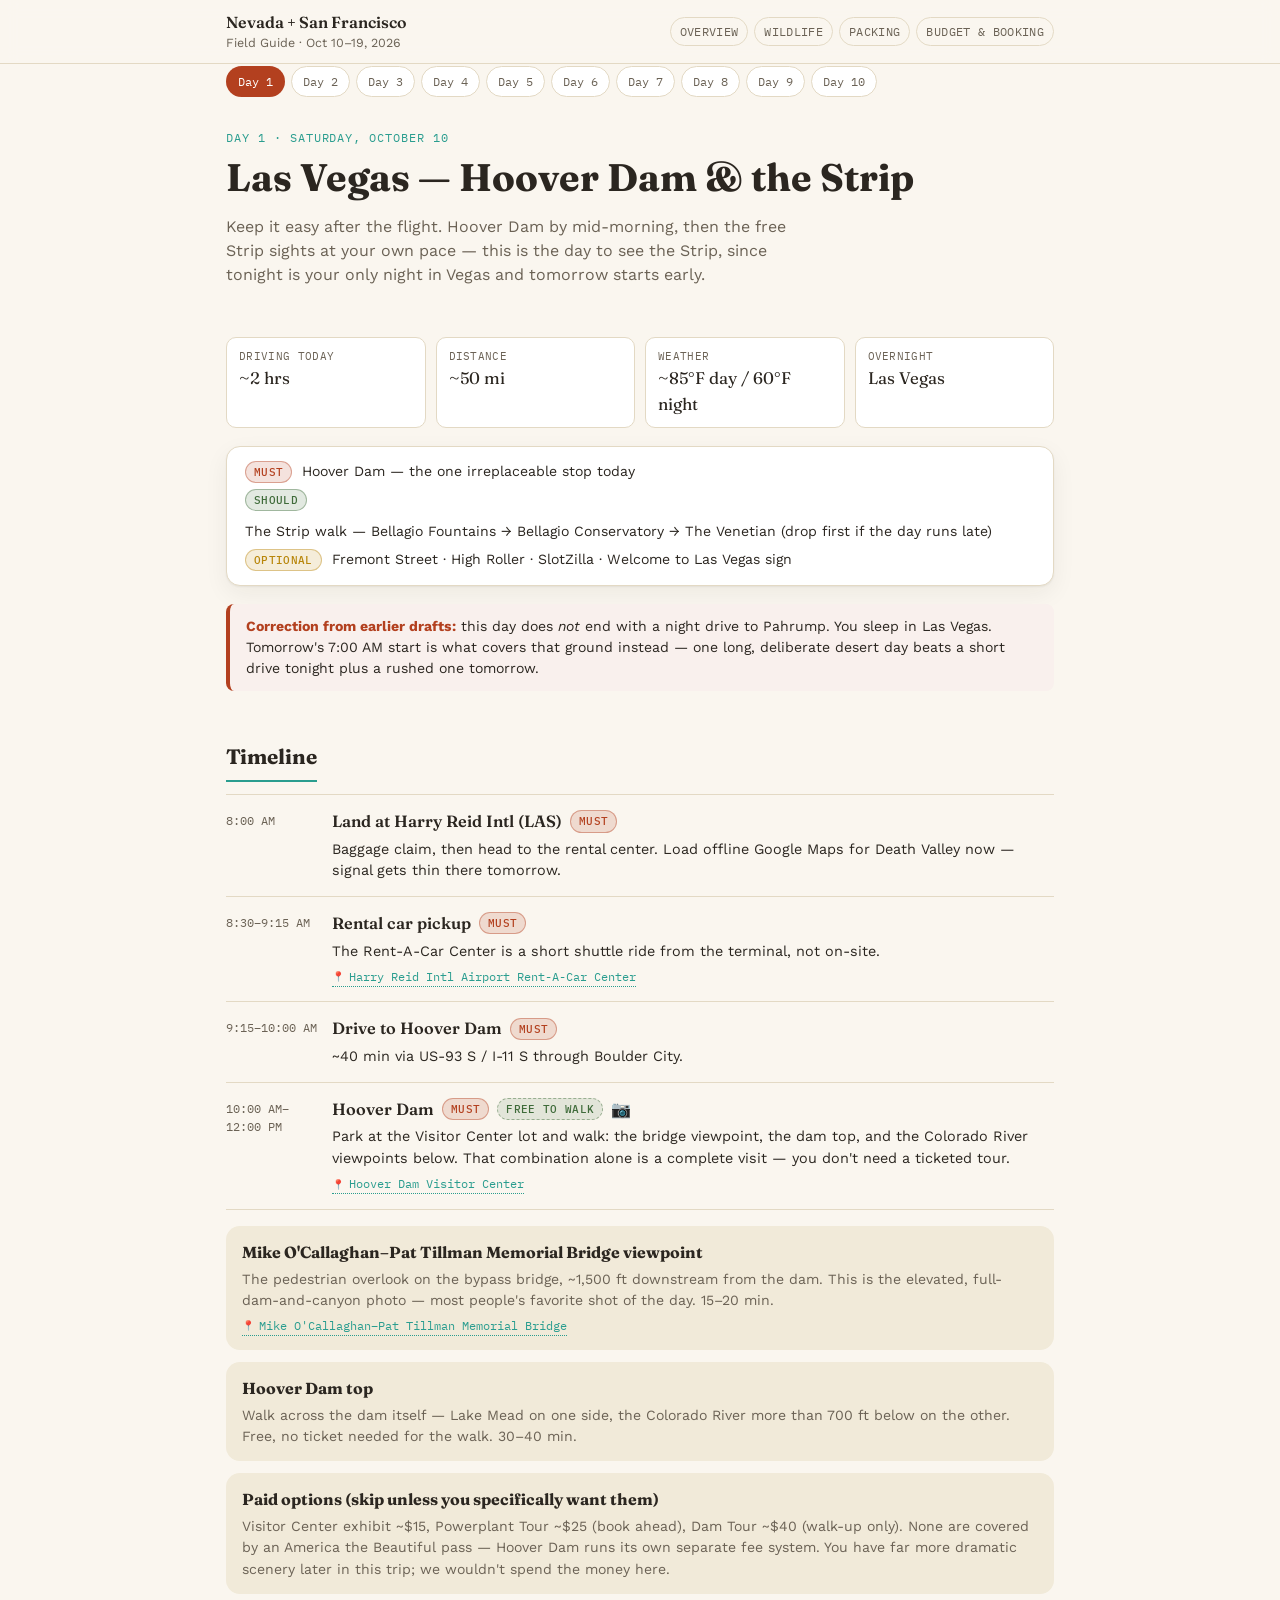
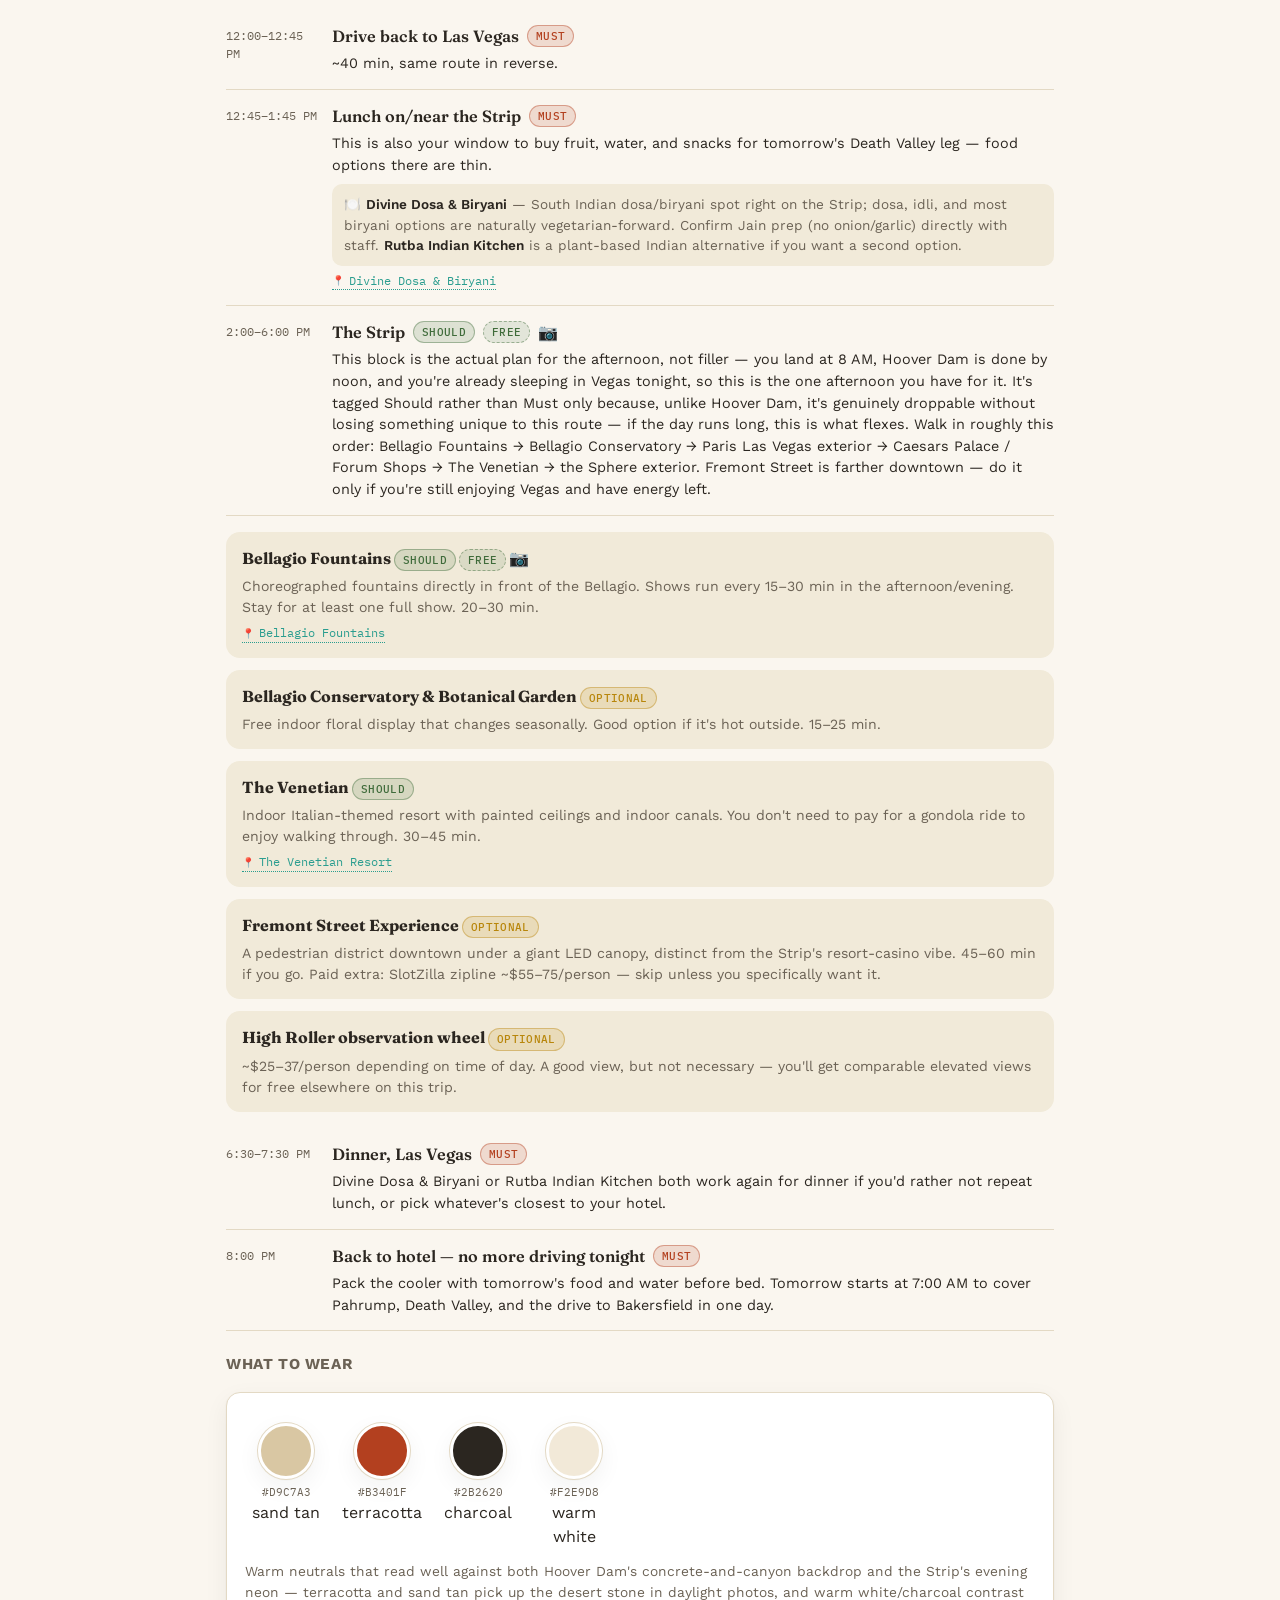
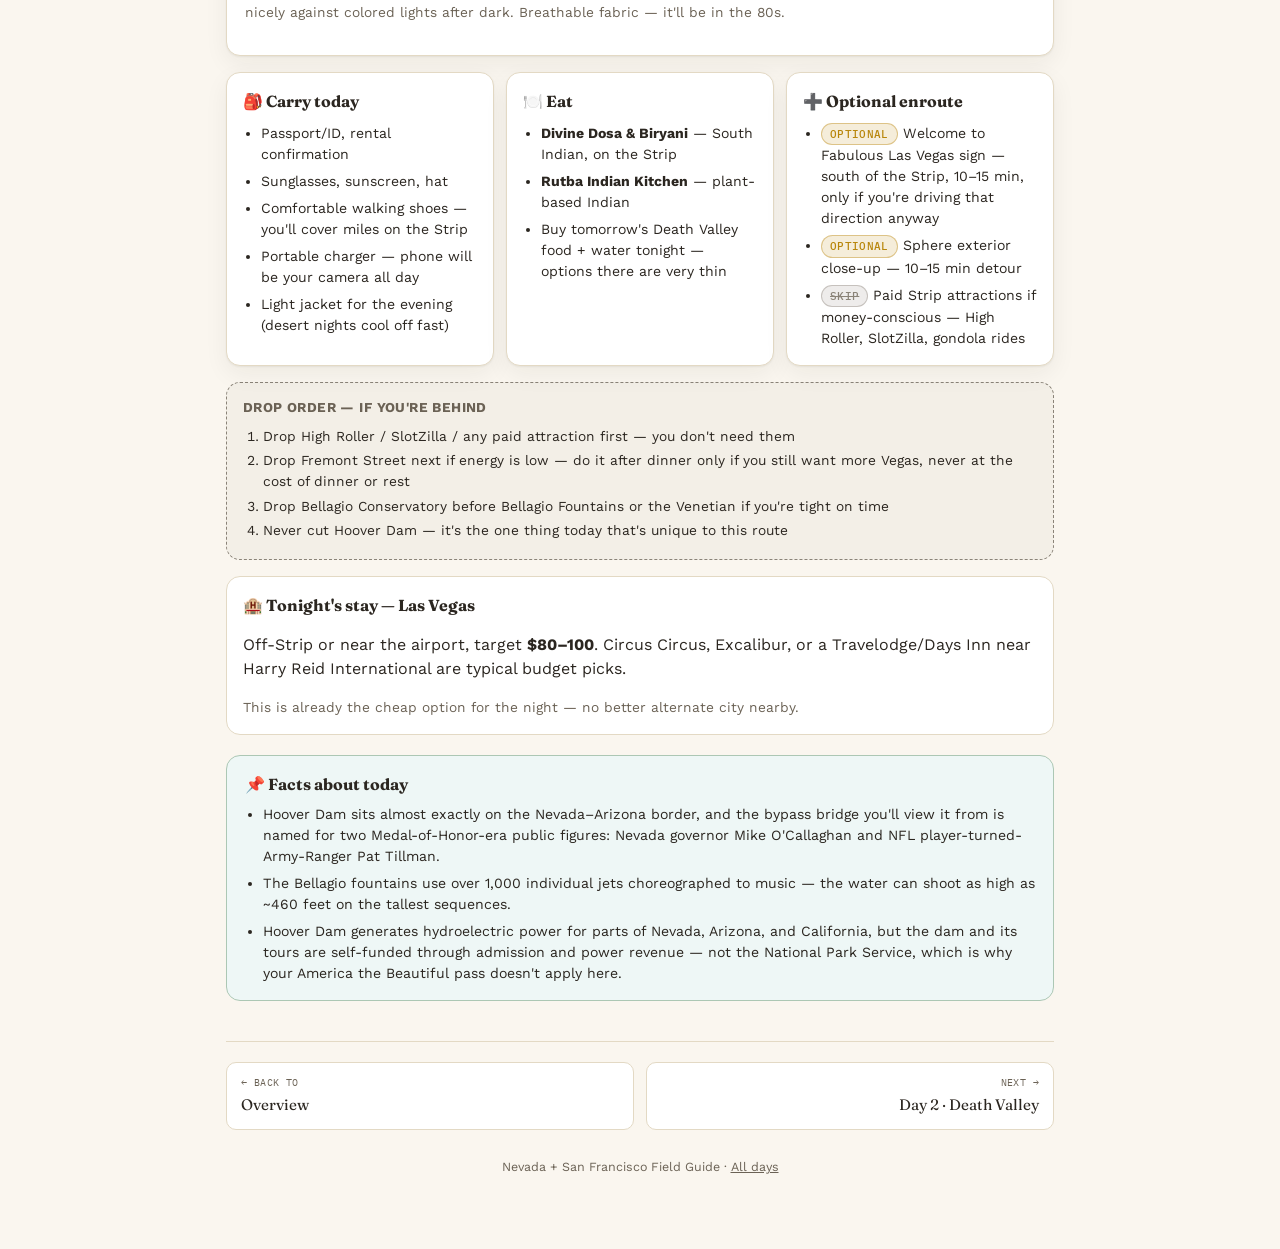
==== day-1.html @ bc9a3d71 "Add files via upload" ====
<!doctype html>
<html lang="en">
<head>
<meta charset="utf-8">
<meta name="viewport" content="width=device-width, initial-scale=1">
<title>Day 1 — Las Vegas | Nevada &amp; San Francisco Field Guide</title>
<link rel="stylesheet" href="styles.css">
</head>
<body style="--dc:#B3401F">

<div class="topbar"><div class="topbar-inner">
  <div class="brand">Nevada + San Francisco<span>Field Guide · Oct 10–19, 2026</span></div>
  <div class="topnav">
    <a href="index.html">Overview</a>
    <a href="wildlife.html">Wildlife</a>
    <a href="packing.html">Packing</a>
    <a href="budget.html">Budget &amp; Booking</a>
  </div>
</div></div>

<div class="wrap">

  <div class="pillnav-outer"><div class="pillnav">
    <a class="pill on" href="day-1.html" style="--dc:#B3401F">Day 1</a>
    <a class="pill" href="day-2.html">Day 2</a>
    <a class="pill" href="day-3.html">Day 3</a>
    <a class="pill" href="day-4.html">Day 4</a>
    <a class="pill" href="day-5.html">Day 5</a>
    <a class="pill" href="day-6.html">Day 6</a>
    <a class="pill" href="day-7.html">Day 7</a>
    <a class="pill" href="day-8.html">Day 8</a>
    <a class="pill" href="day-9.html">Day 9</a>
    <a class="pill" href="day-10.html">Day 10</a>
  </div></div>

  <div class="hero">
    <div class="kicker">Day 1 · Saturday, October 10</div>
    <h1>Las Vegas — Hoover Dam &amp; the Strip</h1>
    <p class="sub">Keep it easy after the flight. Hoover Dam by mid-morning, then the free Strip sights at your own pace — this is the day to see the Strip, since tonight is your only night in Vegas and tomorrow starts early.</p>
  </div>

  <div class="stats">
    <div class="stat"><div class="k">Driving today</div><div class="v">~2 hrs</div></div>
    <div class="stat"><div class="k">Distance</div><div class="v">~50 mi</div></div>
    <div class="stat"><div class="k">Weather</div><div class="v">~85°F day / 60°F night</div></div>
    <div class="stat"><div class="k">Overnight</div><div class="v">Las Vegas</div></div>
  </div>

  <div class="glance">
    <div class="row"><span class="tag must">Must</span><span class="names">Hoover Dam — the one irreplaceable stop today</span></div>
    <div class="row"><span class="tag should">Should</span><span class="names">The Strip walk — Bellagio Fountains → Bellagio Conservatory → The Venetian (drop first if the day runs late)</span></div>
    <div class="row"><span class="tag optional">Optional</span><span class="names">Fremont Street · High Roller · SlotZilla · Welcome to Las Vegas sign</span></div>
  </div>

  <div class="alert"><b>Correction from earlier drafts:</b> this day does <em>not</em> end with a night drive to Pahrump. You sleep in Las Vegas. Tomorrow's 7:00 AM start is what covers that ground instead — one long, deliberate desert day beats a short drive tonight plus a rushed one tomorrow.</div>

  <h2 class="section">Timeline</h2>
  <div class="tl">

    <div class="tl-row">
      <div class="time">8:00 AM</div>
      <div>
        <div class="stopname">Land at Harry Reid Intl (LAS) <span class="tag must">Must</span></div>
        <div class="desc">Baggage claim, then head to the rental center. Load offline Google Maps for Death Valley now — signal gets thin there tomorrow.</div>
      </div>
    </div>

    <div class="tl-row">
      <div class="time">8:30–9:15 AM</div>
      <div>
        <div class="stopname">Rental car pickup <span class="tag must">Must</span></div>
        <div class="desc">The Rent-A-Car Center is a short shuttle ride from the terminal, not on-site.</div>
        <a class="maplink" href="https://www.google.com/maps/search/?api=1&query=Harry+Reid+International+Airport+Rent-A-Car+Center">Harry Reid Intl Airport Rent-A-Car Center</a>
      </div>
    </div>

    <div class="tl-row">
      <div class="time">9:15–10:00 AM</div>
      <div>
        <div class="stopname">Drive to Hoover Dam <span class="tag must">Must</span></div>
        <div class="desc">~40 min via US-93 S / I-11 S through Boulder City.</div>
      </div>
    </div>

    <div class="tl-row">
      <div class="time">10:00 AM–12:00 PM</div>
      <div>
        <div class="stopname">Hoover Dam <span class="tag must">Must</span> <span class="tag free">Free to walk</span> 📷</div>
        <div class="desc">Park at the Visitor Center lot and walk: the bridge viewpoint, the dam top, and the Colorado River viewpoints below. That combination alone is a complete visit — you don't need a ticketed tour.</div>
        <a class="maplink" href="https://www.google.com/maps/search/?api=1&query=Hoover+Dam+Visitor+Center">Hoover Dam Visitor Center</a>
      </div>
    </div>

    <div class="about">
      <div class="item">
        <h4>Mike O'Callaghan–Pat Tillman Memorial Bridge viewpoint</h4>
        <p>The pedestrian overlook on the bypass bridge, ~1,500 ft downstream from the dam. This is the elevated, full-dam-and-canyon photo — most people's favorite shot of the day. 15–20 min.</p>
        <a class="maplink" href="https://www.google.com/maps/search/?api=1&query=Mike+O%27Callaghan-Pat+Tillman+Memorial+Bridge">Mike O'Callaghan–Pat Tillman Memorial Bridge</a>
      </div>
      <div class="item">
        <h4>Hoover Dam top</h4>
        <p>Walk across the dam itself — Lake Mead on one side, the Colorado River more than 700 ft below on the other. Free, no ticket needed for the walk. 30–40 min.</p>
      </div>
      <div class="item">
        <h4>Paid options (skip unless you specifically want them)</h4>
        <p>Visitor Center exhibit ~$15, Powerplant Tour ~$25 (book ahead), Dam Tour ~$40 (walk-up only). None are covered by an America the Beautiful pass — Hoover Dam runs its own separate fee system. You have far more dramatic scenery later in this trip; we wouldn't spend the money here.</p>
      </div>
    </div>

    <div class="tl-row">
      <div class="time">12:00–12:45 PM</div>
      <div>
        <div class="stopname">Drive back to Las Vegas <span class="tag must">Must</span></div>
        <div class="desc">~40 min, same route in reverse.</div>
      </div>
    </div>

    <div class="tl-row">
      <div class="time">12:45–1:45 PM</div>
      <div>
        <div class="stopname">Lunch on/near the Strip <span class="tag must">Must</span></div>
        <div class="desc">This is also your window to buy fruit, water, and snacks for tomorrow's Death Valley leg — food options there are thin.
        <span class="food">🍽️ <b>Divine Dosa &amp; Biryani</b> — South Indian dosa/biryani spot right on the Strip; dosa, idli, and most biryani options are naturally vegetarian-forward. Confirm Jain prep (no onion/garlic) directly with staff. <b>Rutba Indian Kitchen</b> is a plant-based Indian alternative if you want a second option.</span></div>
        <a class="maplink" href="https://www.google.com/maps/search/?api=1&query=Divine+Dosa+and+Biryani+Las+Vegas">Divine Dosa &amp; Biryani</a>
      </div>
    </div>

    <div class="tl-row">
      <div class="time">2:00–6:00 PM</div>
      <div>
        <div class="stopname">The Strip <span class="tag should">Should</span> <span class="tag free">Free</span> 📷</div>
        <div class="desc">This block is the actual plan for the afternoon, not filler — you land at 8 AM, Hoover Dam is done by noon, and you're already sleeping in Vegas tonight, so this is the one afternoon you have for it. It's tagged Should rather than Must only because, unlike Hoover Dam, it's genuinely droppable without losing something unique to this route — if the day runs long, this is what flexes. Walk in roughly this order: Bellagio Fountains → Bellagio Conservatory → Paris Las Vegas exterior → Caesars Palace / Forum Shops → The Venetian → the Sphere exterior. Fremont Street is farther downtown — do it only if you're still enjoying Vegas and have energy left.</div>
      </div>
    </div>

    <div class="about">
      <div class="item">
        <h4>Bellagio Fountains <span class="tag should">Should</span> <span class="tag free">Free</span> 📷</h4>
        <p>Choreographed fountains directly in front of the Bellagio. Shows run every 15–30 min in the afternoon/evening. Stay for at least one full show. 20–30 min.</p>
        <a class="maplink" href="https://www.google.com/maps/search/?api=1&query=Bellagio+Fountains+Las+Vegas">Bellagio Fountains</a>
      </div>
      <div class="item">
        <h4>Bellagio Conservatory &amp; Botanical Garden <span class="tag optional">Optional</span></h4>
        <p>Free indoor floral display that changes seasonally. Good option if it's hot outside. 15–25 min.</p>
      </div>
      <div class="item">
        <h4>The Venetian <span class="tag should">Should</span></h4>
        <p>Indoor Italian-themed resort with painted ceilings and indoor canals. You don't need to pay for a gondola ride to enjoy walking through. 30–45 min.</p>
        <a class="maplink" href="https://www.google.com/maps/search/?api=1&query=The+Venetian+Resort+Las+Vegas">The Venetian Resort</a>
      </div>
      <div class="item">
        <h4>Fremont Street Experience <span class="tag optional">Optional</span></h4>
        <p>A pedestrian district downtown under a giant LED canopy, distinct from the Strip's resort-casino vibe. 45–60 min if you go. Paid extra: SlotZilla zipline ~$55–75/person — skip unless you specifically want it.</p>
      </div>
      <div class="item">
        <h4>High Roller observation wheel <span class="tag optional">Optional</span></h4>
        <p>~$25–37/person depending on time of day. A good view, but not necessary — you'll get comparable elevated views for free elsewhere on this trip.</p>
      </div>
    </div>

    <div class="tl-row">
      <div class="time">6:30–7:30 PM</div>
      <div>
        <div class="stopname">Dinner, Las Vegas <span class="tag must">Must</span></div>
        <div class="desc">Divine Dosa &amp; Biryani or Rutba Indian Kitchen both work again for dinner if you'd rather not repeat lunch, or pick whatever's closest to your hotel.</div>
      </div>
    </div>

    <div class="tl-row">
      <div class="time">8:00 PM</div>
      <div>
        <div class="stopname">Back to hotel — no more driving tonight <span class="tag must">Must</span></div>
        <div class="desc">Pack the cooler with tomorrow's food and water before bed. Tomorrow starts at 7:00 AM to cover Pahrump, Death Valley, and the drive to Bakersfield in one day.</div>
      </div>
    </div>

  </div>

  <h3 class="sub">What to wear</h3>
  <div class="wear">
    <div class="swatches">
      <div class="sw"><div class="chip" style="background:#D9C7A3"></div><div class="hex">#D9C7A3</div>sand tan</div>
      <div class="sw"><div class="chip" style="background:#B3401F"></div><div class="hex">#B3401F</div>terracotta</div>
      <div class="sw"><div class="chip" style="background:#2B2620"></div><div class="hex">#2B2620</div>charcoal</div>
      <div class="sw"><div class="chip" style="background:#F2E9D8"></div><div class="hex">#F2E9D8</div>warm white</div>
    </div>
    <p class="why">Warm neutrals that read well against both Hoover Dam's concrete-and-canyon backdrop and the Strip's evening neon — terracotta and sand tan pick up the desert stone in daylight photos, and warm white/charcoal contrast nicely against colored lights after dark. Breathable fabric — it'll be in the 80s.</p>
  </div>

  <div class="grid3">
    <div class="card">
      <h4>🎒 Carry today</h4>
      <ul>
        <li>Passport/ID, rental confirmation</li>
        <li>Sunglasses, sunscreen, hat</li>
        <li>Comfortable walking shoes — you'll cover miles on the Strip</li>
        <li>Portable charger — phone will be your camera all day</li>
        <li>Light jacket for the evening (desert nights cool off fast)</li>
      </ul>
    </div>
    <div class="card">
      <h4>🍽️ Eat</h4>
      <ul>
        <li><b>Divine Dosa &amp; Biryani</b> — South Indian, on the Strip</li>
        <li><b>Rutba Indian Kitchen</b> — plant-based Indian</li>
        <li>Buy tomorrow's Death Valley food + water tonight — options there are very thin</li>
      </ul>
    </div>
    <div class="card">
      <h4>➕ Optional enroute</h4>
      <ul>
        <li><span class="tag optional">Optional</span> Welcome to Fabulous Las Vegas sign — south of the Strip, 10–15 min, only if you're driving that direction anyway</li>
        <li><span class="tag optional">Optional</span> Sphere exterior close-up — 10–15 min detour</li>
        <li><span class="tag skip">Skip</span> Paid Strip attractions if money-conscious — High Roller, SlotZilla, gondola rides</li>
      </ul>
    </div>
  </div>

  <div class="cutbox">
    <h4>Drop order — if you're behind</h4>
    <ol>
      <li>Drop High Roller / SlotZilla / any paid attraction first — you don't need them</li>
      <li>Drop Fremont Street next if energy is low — do it after dinner only if you still want more Vegas, never at the cost of dinner or rest</li>
      <li>Drop Bellagio Conservatory before Bellagio Fountains or the Venetian if you're tight on time</li>
      <li>Never cut Hoover Dam — it's the one thing today that's unique to this route</li>
    </ol>
  </div>

  <div class="lodge">
    <h4>🏨 Tonight's stay — Las Vegas</h4>
    <p>Off-Strip or near the airport, target <b>$80–100</b>. Circus Circus, Excalibur, or a Travelodge/Days Inn near Harry Reid International are typical budget picks.</p>
    <div class="alt">This is already the cheap option for the night — no better alternate city nearby.</div>
  </div>

  <div class="facts">
    <h4>📌 Facts about today</h4>
    <ul>
      <li>Hoover Dam sits almost exactly on the Nevada–Arizona border, and the bypass bridge you'll view it from is named for two Medal-of-Honor-era public figures: Nevada governor Mike O'Callaghan and NFL player-turned-Army-Ranger Pat Tillman.</li>
      <li>The Bellagio fountains use over 1,000 individual jets choreographed to music — the water can shoot as high as ~460 feet on the tallest sequences.</li>
      <li>Hoover Dam generates hydroelectric power for parts of Nevada, Arizona, and California, but the dam and its tours are self-funded through admission and power revenue — not the National Park Service, which is why your America the Beautiful pass doesn't apply here.</li>
    </ul>
  </div>

  <div class="pagenav">
    <a class="prev" href="index.html"><span class="lbl">← Back to</span><span class="nm">Overview</span></a>
    <a class="next" href="day-2.html"><span class="lbl">Next →</span><span class="nm">Day 2 · Death Valley</span></a>
  </div>

  <footer class="pf">Nevada + San Francisco Field Guide · <a href="index.html">All days</a></footer>
</div>
</body>
</html>
---- styles.css ----
/* Nevada + San Francisco — Field Guide shared stylesheet */

@import url('https://fonts.googleapis.com/css2?family=Fraunces:ital,opsz,wght@0,9..144,400;0,9..144,600;0,9..144,700;1,9..144,500&family=Work+Sans:wght@400;500;600;700&family=IBM+Plex+Mono:wght@400;500&display=swap');

:root {
  --bg: #FAF6EF;
  --surface: #FFFFFF;
  --surface-2: #F1EAD9;
  --fg: #2B2620;
  --fg-muted: #6B6255;
  --line: #E3D9C4;
  --accent: #2A9D8F;
  --accent-fg: #FFFFFF;
  --must: #B3401F;
  --should: #3F6B3A;
  --optional: #B8860B;
  --skip: #8A8378;
  --shadow: 0 1px 2px rgba(40,30,10,0.06), 0 8px 24px rgba(40,30,10,0.06);
  --serif: 'Fraunces', Georgia, serif;
  --sans: 'Work Sans', -apple-system, BlinkMacSystemFont, sans-serif;
  --mono: 'IBM Plex Mono', ui-monospace, monospace;
  --radius: 14px;
}

@media (prefers-color-scheme: dark) {
  :root:not([data-theme="light"]) {
    --bg: #1B1712;
    --surface: #242019;
    --surface-2: #2D2820;
    --fg: #EFE7D8;
    --fg-muted: #B3A891;
    --line: #3C352A;
    --accent-fg: #12100C;
    --shadow: 0 1px 2px rgba(0,0,0,0.3), 0 8px 24px rgba(0,0,0,0.35);
  }
}
:root[data-theme="dark"] {
  --bg: #1B1712;
  --surface: #242019;
  --surface-2: #2D2820;
  --fg: #EFE7D8;
  --fg-muted: #B3A891;
  --line: #3C352A;
  --accent-fg: #12100C;
  --shadow: 0 1px 2px rgba(0,0,0,0.3), 0 8px 24px rgba(0,0,0,0.35);
}

* { box-sizing: border-box; }
html { scroll-behavior: smooth; }
body {
  margin: 0;
  background: var(--bg);
  color: var(--fg);
  font-family: var(--sans);
  line-height: 1.5;
  padding: env(safe-area-inset-top) env(safe-area-inset-right) env(safe-area-inset-bottom) env(safe-area-inset-left);
  -webkit-font-smoothing: antialiased;
}
a { color: var(--must); text-decoration: none; }
a:hover { text-decoration: underline; }
img { max-width: 100%; }

.wrap { max-width: 860px; margin: 0 auto; padding: 0 16px 64px; }

/* Top nav bar */
.topbar {
  position: sticky; top: 0; z-index: 50;
  background: color-mix(in srgb, var(--bg) 88%, transparent);
  backdrop-filter: blur(8px);
  border-bottom: 1px solid var(--line);
}
.topbar-inner {
  max-width: 860px; margin: 0 auto; padding: 10px 16px;
  display: flex; align-items: center; justify-content: space-between; gap: 12px;
}
.brand { font-family: var(--serif); font-weight: 600; font-size: 1rem; color: var(--fg); }
.brand span { color: var(--fg-muted); font-family: var(--sans); font-size: 0.78rem; font-weight: 400; display: block; }
.topnav { display: flex; gap: 6px; flex-wrap: wrap; }
.topnav a {
  font-family: var(--mono); font-size: 0.72rem; text-transform: uppercase; letter-spacing: 0.03em;
  color: var(--fg-muted); padding: 5px 9px; border-radius: 999px; border: 1px solid var(--line);
}
.topnav a:hover, .topnav a.active { color: var(--fg); border-color: var(--fg-muted); text-decoration: none; }

/* Hero */
.hero { padding: 28px 0 18px; }
.hero .kicker { font-family: var(--mono); text-transform: uppercase; letter-spacing: 0.08em; font-size: 0.75rem; color: var(--accent); margin-bottom: 8px; }
.hero h1 { font-family: var(--serif); font-size: clamp(1.6rem, 5vw, 2.4rem); margin: 0 0 8px; font-weight: 700; line-height: 1.15; }
.hero .sub { color: var(--fg-muted); font-size: 1rem; max-width: 60ch; }
.hero .datebar { margin-top: 14px; display: flex; gap: 18px; flex-wrap: wrap; font-family: var(--mono); font-size: 0.8rem; color: var(--fg-muted); }

/* Legend */
.legend { display: flex; flex-wrap: wrap; gap: 8px; margin: 18px 0 8px; }
.leg { display: inline-flex; align-items: center; gap: 6px; font-family: var(--mono); font-size: 0.72rem; padding: 6px 10px; border-radius: 999px; border: 1px solid var(--line); background: var(--surface); }
.leg b { font-family: var(--sans); font-weight: 700; }

/* Tag badges used inline in timelines/lists */
.tag { display: inline-flex; align-items: center; gap: 4px; font-family: var(--mono); font-size: 0.68rem; text-transform: uppercase; letter-spacing: 0.03em; padding: 2px 8px; border-radius: 999px; font-weight: 500; white-space: nowrap; }
.tag.must { background: color-mix(in srgb, var(--must) 15%, transparent); color: var(--must); border: 1px solid color-mix(in srgb, var(--must) 40%, transparent); }
.tag.should { background: color-mix(in srgb, var(--should) 15%, transparent); color: var(--should); border: 1px solid color-mix(in srgb, var(--should) 40%, transparent); }
.tag.optional { background: color-mix(in srgb, var(--optional) 15%, transparent); color: var(--optional); border: 1px solid color-mix(in srgb, var(--optional) 40%, transparent); }
.tag.skip { background: color-mix(in srgb, var(--skip) 15%, transparent); color: var(--skip); border: 1px solid color-mix(in srgb, var(--skip) 40%, transparent); text-decoration: line-through; }
.tag.free { background: color-mix(in srgb, var(--should) 12%, transparent); color: var(--should); border: 1px dashed color-mix(in srgb, var(--should) 45%, transparent); }

/* Section headers */
h2.section { font-family: var(--serif); font-size: 1.3rem; margin: 34px 0 12px; padding-bottom: 8px; border-bottom: 2px solid var(--accent); display: inline-block; }
h3.sub { font-family: var(--sans); font-size: 0.95rem; text-transform: uppercase; letter-spacing: 0.04em; color: var(--fg-muted); margin: 22px 0 10px; }

/* Day index cards (index page) */
.daygrid { display: grid; grid-template-columns: repeat(auto-fill, minmax(240px, 1fr)); gap: 12px; margin: 16px 0; }
.daycard {
  display: block; background: var(--surface); border: 1px solid var(--line); border-radius: var(--radius);
  padding: 16px; box-shadow: var(--shadow); border-left: 5px solid var(--dc, var(--accent));
}
.daycard:hover { text-decoration: none; border-color: var(--fg-muted); }
.daycard .dn { font-family: var(--mono); font-size: 0.72rem; color: var(--fg-muted); text-transform: uppercase; letter-spacing: 0.04em; }
.daycard h3 { font-family: var(--serif); font-size: 1.08rem; margin: 4px 0 6px; }
.daycard p { margin: 0; color: var(--fg-muted); font-size: 0.86rem; }
.daycard .meta { margin-top: 10px; display: flex; gap: 10px; font-family: var(--mono); font-size: 0.72rem; color: var(--fg-muted); }

/* Stat tiles (per day) */
.stats { display: grid; grid-template-columns: repeat(2, 1fr); gap: 10px; margin: 16px 0; }
@media (min-width: 560px) { .stats { grid-template-columns: repeat(4, 1fr); } }
.stat { background: var(--surface); border: 1px solid var(--line); border-radius: 10px; padding: 10px 12px; }
.stat .k { font-family: var(--mono); font-size: 0.68rem; text-transform: uppercase; color: var(--fg-muted); letter-spacing: 0.03em; }
.stat .v { font-family: var(--serif); font-size: 1.05rem; margin-top: 2px; }

/* Timeline entries */
.tl { border-top: 1px solid var(--line); }
.tl-row { display: grid; grid-template-columns: 92px 1fr; gap: 14px; padding: 14px 0; border-bottom: 1px solid var(--line); }
.tl-row .time { font-family: var(--mono); font-size: 0.78rem; color: var(--fg-muted); padding-top: 2px; }
.tl-row .stopname { font-family: var(--serif); font-weight: 600; font-size: 1.02rem; display: flex; align-items: center; gap: 8px; flex-wrap: wrap; }
.tl-row .desc { color: var(--fg); font-size: 0.9rem; margin-top: 5px; }
.tl-row .desc .what { color: var(--fg-muted); }
.maplink { display: inline-flex; align-items: center; gap: 4px; font-family: var(--mono); font-size: 0.74rem; margin-top: 6px; color: var(--accent); border-bottom: 1px dotted currentColor; }
.maplink:before { content: "📍"; font-size: 0.85em; }
@media (max-width: 520px) { .tl-row { grid-template-columns: 1fr; gap: 4px; } .tl-row .time { font-weight: 600; } }

/* Grid cards: wear / carry / eat / optional-enroute */
.grid3 { display: grid; grid-template-columns: repeat(3, 1fr); gap: 12px; margin: 16px 0; }
@media (max-width: 640px) { .grid3 { grid-template-columns: 1fr; } }
.card { background: var(--surface); border: 1px solid var(--line); border-radius: var(--radius); padding: 16px; box-shadow: var(--shadow); }
.card h4 { margin: 0 0 10px; font-family: var(--serif); font-size: 1rem; }
.card ul { margin: 0; padding-left: 18px; }
.card li { margin-bottom: 6px; font-size: 0.88rem; }
.card li:last-child { margin-bottom: 0; }

/* Wear / color swatches */
.wear { background: var(--surface); border: 1px solid var(--line); border-radius: var(--radius); padding: 18px; box-shadow: var(--shadow); margin: 16px 0; }
.swatches { display: flex; gap: 14px; flex-wrap: wrap; margin: 12px 0; }
.sw { text-align: center; width: 82px; }
.sw .chip { width: 56px; height: 56px; border-radius: 50%; margin: 0 auto 6px; border: 3px solid var(--surface); box-shadow: 0 0 0 1px var(--line), var(--shadow); }
.sw .hex { font-family: var(--mono); font-size: 0.66rem; color: var(--fg-muted); }
.wear .why { font-size: 0.86rem; color: var(--fg-muted); margin-top: 8px; }

/* About / descriptions */
.about { display: grid; gap: 12px; margin: 16px 0; }
.about .item { background: var(--surface-2); border-radius: var(--radius); padding: 14px 16px; }
.about .item h4 { margin: 0 0 5px; font-family: var(--serif); font-size: 1rem; }
.about .item p { margin: 0; font-size: 0.88rem; color: var(--fg-muted); }

/* Facts box */
.facts { background: color-mix(in srgb, var(--accent) 8%, var(--surface)); border: 1px solid color-mix(in srgb, var(--accent) 30%, var(--line)); border-radius: var(--radius); padding: 16px 18px; margin: 20px 0; }
.facts h4 { margin: 0 0 8px; font-family: var(--serif); font-size: 1rem; }
.facts ul { margin: 0; padding-left: 18px; }
.facts li { font-size: 0.88rem; margin-bottom: 6px; }
.facts li:last-child { margin-bottom: 0; }

/* Cut order */
.cutbox { border: 1px dashed var(--skip); border-radius: var(--radius); padding: 14px 16px; margin: 16px 0; background: color-mix(in srgb, var(--skip) 6%, transparent); }
.cutbox h4 { margin: 0 0 8px; font-family: var(--sans); font-size: 0.85rem; text-transform: uppercase; letter-spacing: 0.03em; color: var(--fg-muted); }
.cutbox ol { margin: 0; padding-left: 20px; }
.cutbox li { font-size: 0.86rem; margin-bottom: 4px; }

/* Alert / condition box */
.alert { border-left: 4px solid var(--must); background: color-mix(in srgb, var(--must) 8%, var(--surface)); border-radius: 8px; padding: 12px 16px; margin: 16px 0; font-size: 0.88rem; }
.alert b { color: var(--must); }

/* Lodging box */
.lodge { background: var(--surface); border: 1px solid var(--line); border-radius: var(--radius); padding: 16px; margin: 16px 0; }
.lodge h4 { margin: 0 0 8px; font-family: var(--serif); font-size: 1rem; }
.lodge .alt { margin-top: 8px; font-size: 0.86rem; color: var(--fg-muted); }
.lodge table { width: 100%; border-collapse: collapse; margin-top: 8px; font-size: 0.85rem; }
.lodge td { padding: 4px 6px 4px 0; border-bottom: 1px solid var(--line); }

/* Generic tables */
table.data { width: 100%; border-collapse: collapse; margin: 14px 0; font-size: 0.88rem; }
table.data th, table.data td { text-align: left; padding: 9px 10px; border-bottom: 1px solid var(--line); }
table.data th { font-family: var(--mono); text-transform: uppercase; font-size: 0.7rem; letter-spacing: 0.03em; color: var(--fg-muted); }
table.data tr:last-child td { border-bottom: none; }
table.data td.num, table.data th.num { text-align: right; font-family: var(--mono); }

/* Checklist */
.chk { list-style: none; padding: 0; margin: 0 0 4px; }
.chk li { display: flex; gap: 10px; align-items: flex-start; padding: 6px 0; font-size: 0.9rem; border-bottom: 1px solid var(--line); }
.chk li:last-child { border-bottom: none; }
.chk li:before { content: "☐"; color: var(--fg-muted); flex-shrink: 0; }
.chkgrid { display: grid; grid-template-columns: repeat(2, 1fr); gap: 24px; }
@media (max-width: 640px) { .chkgrid { grid-template-columns: 1fr; } }

/* Prev/next footer nav */
.pagenav { display: flex; justify-content: space-between; gap: 12px; margin-top: 40px; padding-top: 20px; border-top: 1px solid var(--line); }
.pagenav a { flex: 1; background: var(--surface); border: 1px solid var(--line); border-radius: 10px; padding: 12px 14px; font-family: var(--mono); font-size: 0.78rem; color: var(--fg-muted); }
.pagenav a:hover { text-decoration: none; border-color: var(--fg-muted); }
.pagenav a.next { text-align: right; }
.pagenav a .lbl { display: block; font-size: 0.65rem; text-transform: uppercase; letter-spacing: 0.04em; margin-bottom: 3px; }
.pagenav a .nm { color: var(--fg); font-family: var(--serif); font-size: 0.95rem; }

/* Footer */
footer.pf { text-align: center; padding: 28px 0 8px; color: var(--fg-muted); font-size: 0.78rem; }
footer.pf a { color: var(--fg-muted); text-decoration: underline; }

.divider { border: none; border-top: 1px solid var(--line); margin: 30px 0; }

.italic-note { font-style: italic; color: var(--fg-muted); font-size: 0.95rem; }

.pillnav-outer { overflow-x: auto; -webkit-overflow-scrolling: touch; padding-bottom: 2px; }
.pillnav { display: flex; gap: 6px; padding: 2px 0; }
.pill { font-family: var(--mono); font-size: 0.72rem; white-space: nowrap; padding: 6px 11px; border-radius: 999px; border: 1px solid var(--line); color: var(--fg-muted); background: var(--surface); }
.pill.on { background: var(--dc, var(--accent)); color: var(--accent-fg); border-color: transparent; }

/* At-a-glance Must/Should/Optional/Skip summary box (top of each day) */
.glance { display: flex; flex-direction: column; gap: 6px; background: var(--surface); border: 1px solid var(--line); border-radius: var(--radius); padding: 14px 18px; margin: 18px 0; box-shadow: var(--shadow); }
.glance .row { display: flex; align-items: baseline; gap: 10px; margin: 0; flex-wrap: wrap; }
.glance .names { font-size: 0.88rem; color: var(--fg); }

/* Inline named food callout inside a timeline row */
.food { display: block; margin-top: 8px; padding: 10px 12px; background: var(--surface-2); border-radius: 10px; font-size: 0.85rem; color: var(--fg-muted); }
.food b { color: var(--fg); font-weight: 600; }

/* Simple two-col fixed/variable table styling reuses table.data */
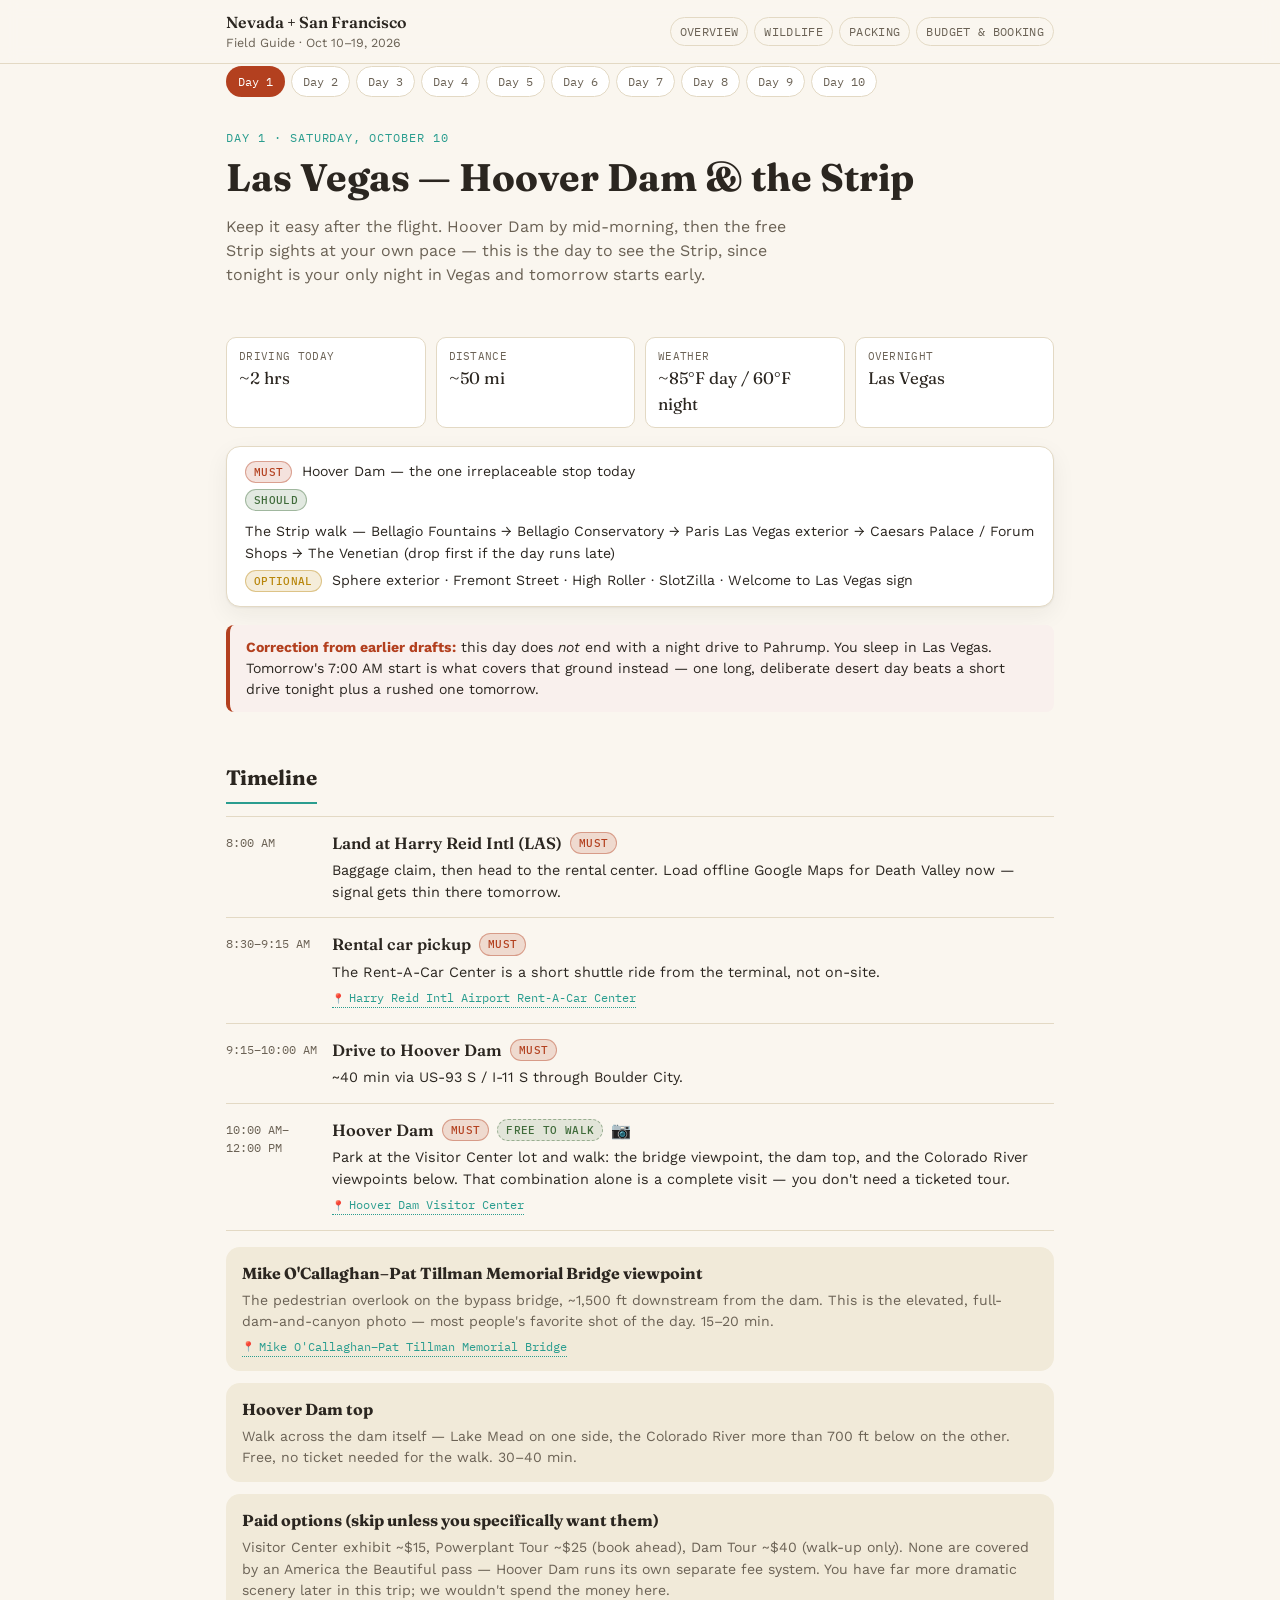
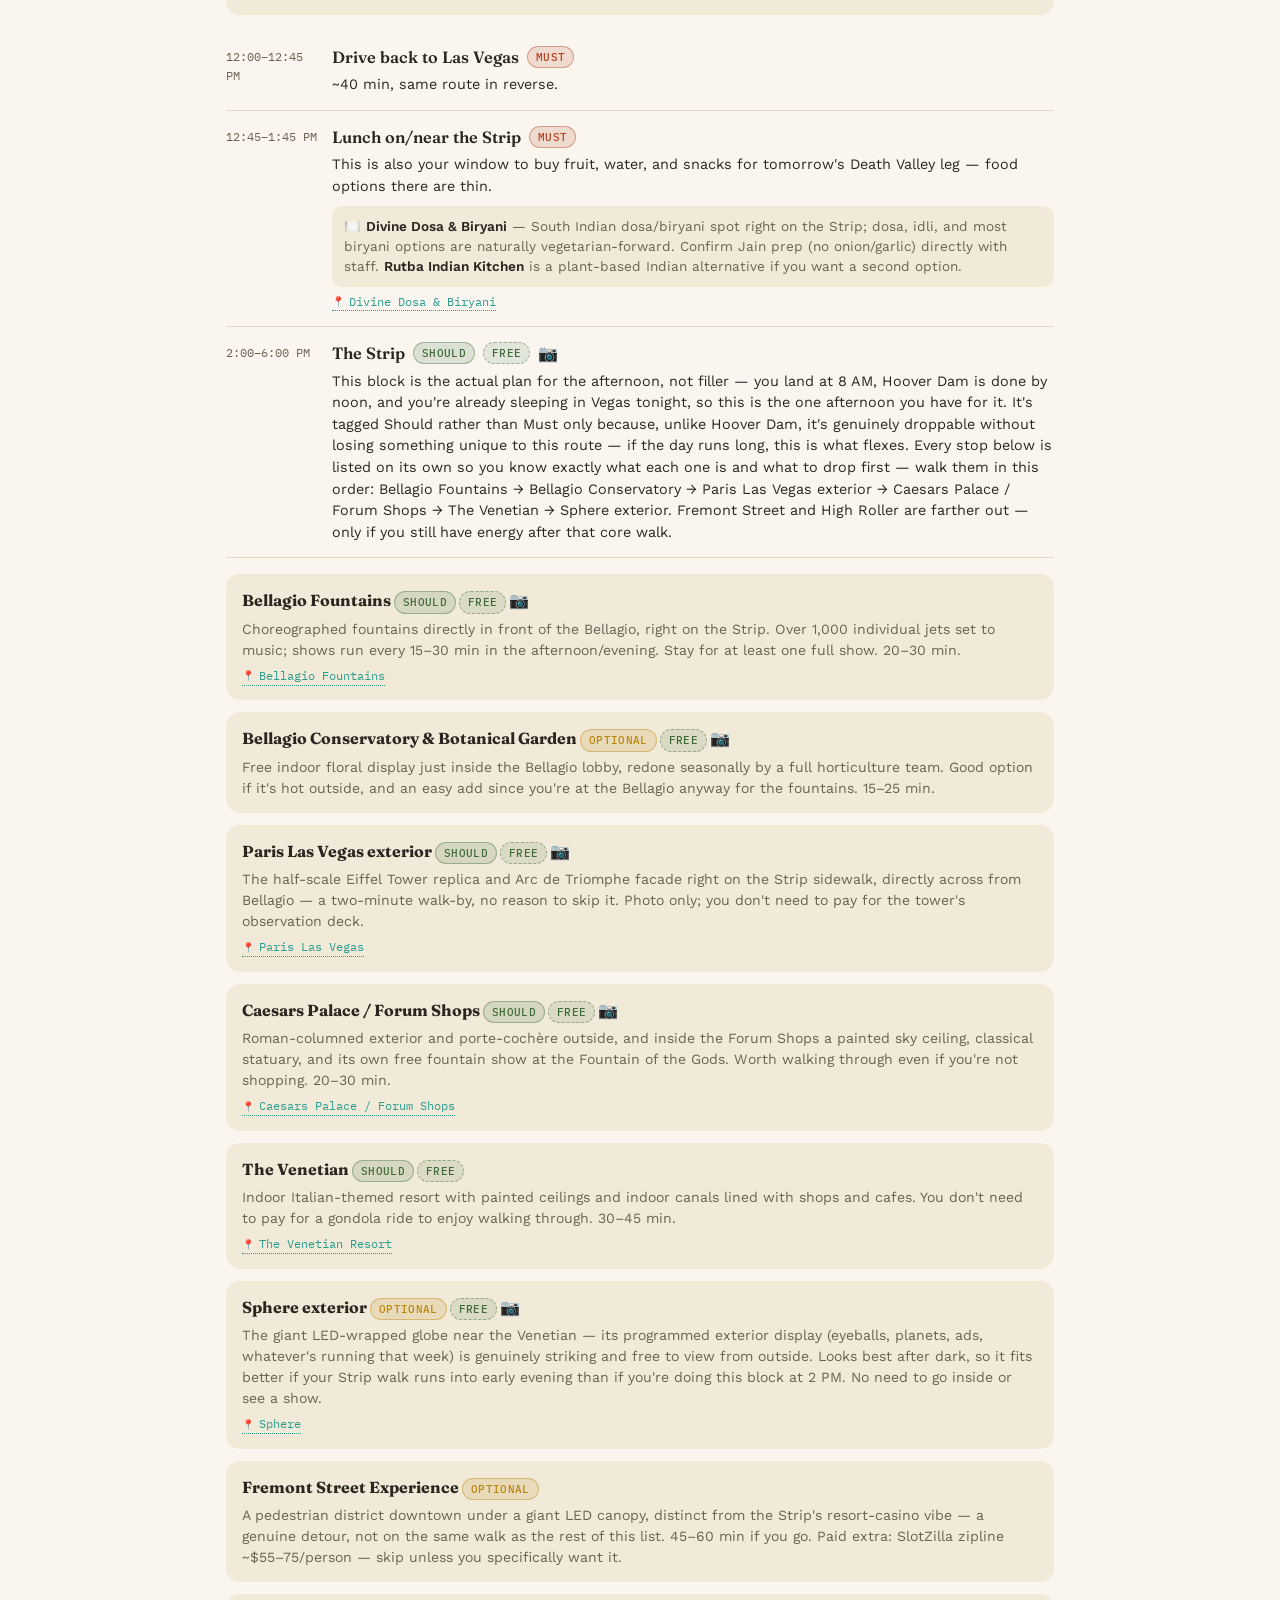
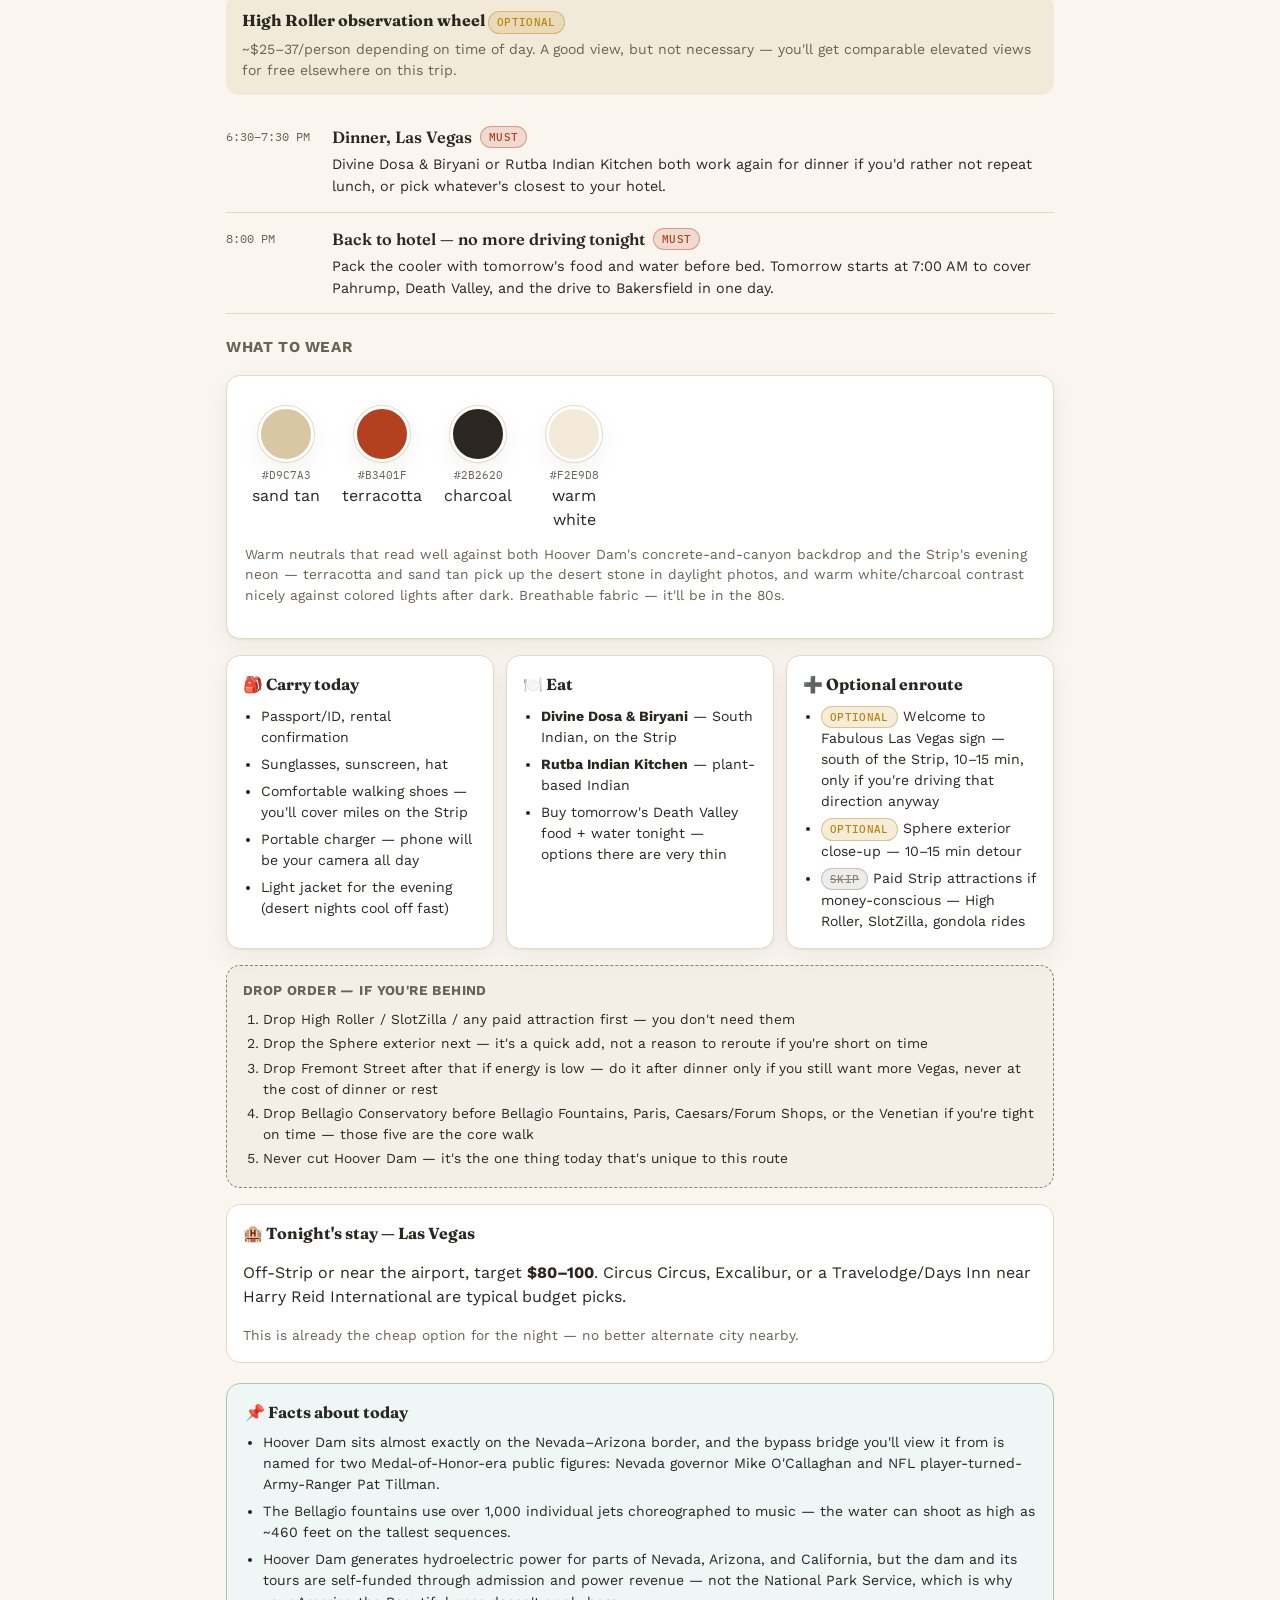
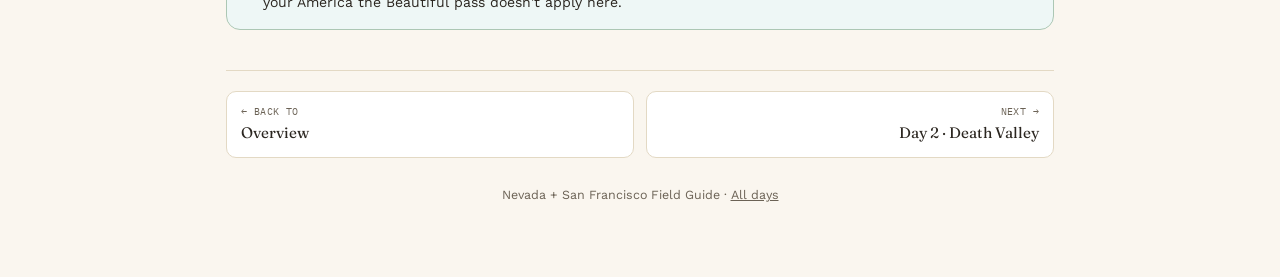
==== commit f91378b1: "Add files via upload" ====
--- a/day-1.html
+++ b/day-1.html
@@ -48,8 +48,8 @@
 
   <div class="glance">
     <div class="row"><span class="tag must">Must</span><span class="names">Hoover Dam — the one irreplaceable stop today</span></div>
-    <div class="row"><span class="tag should">Should</span><span class="names">The Strip walk — Bellagio Fountains → Bellagio Conservatory → The Venetian (drop first if the day runs late)</span></div>
-    <div class="row"><span class="tag optional">Optional</span><span class="names">Fremont Street · High Roller · SlotZilla · Welcome to Las Vegas sign</span></div>
+    <div class="row"><span class="tag should">Should</span><span class="names">The Strip walk — Bellagio Fountains → Bellagio Conservatory → Paris Las Vegas exterior → Caesars Palace / Forum Shops → The Venetian (drop first if the day runs late)</span></div>
+    <div class="row"><span class="tag optional">Optional</span><span class="names">Sphere exterior · Fremont Street · High Roller · SlotZilla · Welcome to Las Vegas sign</span></div>
   </div>
 
   <div class="alert"><b>Correction from earlier drafts:</b> this day does <em>not</em> end with a night drive to Pahrump. You sleep in Las Vegas. Tomorrow's 7:00 AM start is what covers that ground instead — one long, deliberate desert day beats a short drive tonight plus a rushed one tomorrow.</div>
@@ -129,28 +129,43 @@
       <div class="time">2:00–6:00 PM</div>
       <div>
         <div class="stopname">The Strip <span class="tag should">Should</span> <span class="tag free">Free</span> 📷</div>
-        <div class="desc">This block is the actual plan for the afternoon, not filler — you land at 8 AM, Hoover Dam is done by noon, and you're already sleeping in Vegas tonight, so this is the one afternoon you have for it. It's tagged Should rather than Must only because, unlike Hoover Dam, it's genuinely droppable without losing something unique to this route — if the day runs long, this is what flexes. Walk in roughly this order: Bellagio Fountains → Bellagio Conservatory → Paris Las Vegas exterior → Caesars Palace / Forum Shops → The Venetian → the Sphere exterior. Fremont Street is farther downtown — do it only if you're still enjoying Vegas and have energy left.</div>
+        <div class="desc">This block is the actual plan for the afternoon, not filler — you land at 8 AM, Hoover Dam is done by noon, and you're already sleeping in Vegas tonight, so this is the one afternoon you have for it. It's tagged Should rather than Must only because, unlike Hoover Dam, it's genuinely droppable without losing something unique to this route — if the day runs long, this is what flexes. Every stop below is listed on its own so you know exactly what each one is and what to drop first — walk them in this order: Bellagio Fountains → Bellagio Conservatory → Paris Las Vegas exterior → Caesars Palace / Forum Shops → The Venetian → Sphere exterior. Fremont Street and High Roller are farther out — only if you still have energy after that core walk.</div>
       </div>
     </div>
 
     <div class="about">
       <div class="item">
         <h4>Bellagio Fountains <span class="tag should">Should</span> <span class="tag free">Free</span> 📷</h4>
-        <p>Choreographed fountains directly in front of the Bellagio. Shows run every 15–30 min in the afternoon/evening. Stay for at least one full show. 20–30 min.</p>
+        <p>Choreographed fountains directly in front of the Bellagio, right on the Strip. Over 1,000 individual jets set to music; shows run every 15–30 min in the afternoon/evening. Stay for at least one full show. 20–30 min.</p>
         <a class="maplink" href="https://www.google.com/maps/search/?api=1&query=Bellagio+Fountains+Las+Vegas">Bellagio Fountains</a>
       </div>
       <div class="item">
-        <h4>Bellagio Conservatory &amp; Botanical Garden <span class="tag optional">Optional</span></h4>
-        <p>Free indoor floral display that changes seasonally. Good option if it's hot outside. 15–25 min.</p>
-      </div>
-      <div class="item">
-        <h4>The Venetian <span class="tag should">Should</span></h4>
-        <p>Indoor Italian-themed resort with painted ceilings and indoor canals. You don't need to pay for a gondola ride to enjoy walking through. 30–45 min.</p>
+        <h4>Bellagio Conservatory &amp; Botanical Garden <span class="tag optional">Optional</span> <span class="tag free">Free</span> 📷</h4>
+        <p>Free indoor floral display just inside the Bellagio lobby, redone seasonally by a full horticulture team. Good option if it's hot outside, and an easy add since you're at the Bellagio anyway for the fountains. 15–25 min.</p>
+      </div>
+      <div class="item">
+        <h4>Paris Las Vegas exterior <span class="tag should">Should</span> <span class="tag free">Free</span> 📷</h4>
+        <p>The half-scale Eiffel Tower replica and Arc de Triomphe facade right on the Strip sidewalk, directly across from Bellagio — a two-minute walk-by, no reason to skip it. Photo only; you don't need to pay for the tower's observation deck.</p>
+        <a class="maplink" href="https://www.google.com/maps/search/?api=1&query=Paris+Las+Vegas">Paris Las Vegas</a>
+      </div>
+      <div class="item">
+        <h4>Caesars Palace / Forum Shops <span class="tag should">Should</span> <span class="tag free">Free</span> 📷</h4>
+        <p>Roman-columned exterior and porte-cochère outside, and inside the Forum Shops a painted sky ceiling, classical statuary, and its own free fountain show at the Fountain of the Gods. Worth walking through even if you're not shopping. 20–30 min.</p>
+        <a class="maplink" href="https://www.google.com/maps/search/?api=1&query=Caesars+Palace+Forum+Shops+Las+Vegas">Caesars Palace / Forum Shops</a>
+      </div>
+      <div class="item">
+        <h4>The Venetian <span class="tag should">Should</span> <span class="tag free">Free</span></h4>
+        <p>Indoor Italian-themed resort with painted ceilings and indoor canals lined with shops and cafes. You don't need to pay for a gondola ride to enjoy walking through. 30–45 min.</p>
         <a class="maplink" href="https://www.google.com/maps/search/?api=1&query=The+Venetian+Resort+Las+Vegas">The Venetian Resort</a>
       </div>
       <div class="item">
+        <h4>Sphere exterior <span class="tag optional">Optional</span> <span class="tag free">Free</span> 📷</h4>
+        <p>The giant LED-wrapped globe near the Venetian — its programmed exterior display (eyeballs, planets, ads, whatever's running that week) is genuinely striking and free to view from outside. Looks best after dark, so it fits better if your Strip walk runs into early evening than if you're doing this block at 2 PM. No need to go inside or see a show.</p>
+        <a class="maplink" href="https://www.google.com/maps/search/?api=1&query=Sphere+Las+Vegas">Sphere</a>
+      </div>
+      <div class="item">
         <h4>Fremont Street Experience <span class="tag optional">Optional</span></h4>
-        <p>A pedestrian district downtown under a giant LED canopy, distinct from the Strip's resort-casino vibe. 45–60 min if you go. Paid extra: SlotZilla zipline ~$55–75/person — skip unless you specifically want it.</p>
+        <p>A pedestrian district downtown under a giant LED canopy, distinct from the Strip's resort-casino vibe — a genuine detour, not on the same walk as the rest of this list. 45–60 min if you go. Paid extra: SlotZilla zipline ~$55–75/person — skip unless you specifically want it.</p>
       </div>
       <div class="item">
         <h4>High Roller observation wheel <span class="tag optional">Optional</span></h4>
@@ -220,8 +235,9 @@
     <h4>Drop order — if you're behind</h4>
     <ol>
       <li>Drop High Roller / SlotZilla / any paid attraction first — you don't need them</li>
-      <li>Drop Fremont Street next if energy is low — do it after dinner only if you still want more Vegas, never at the cost of dinner or rest</li>
-      <li>Drop Bellagio Conservatory before Bellagio Fountains or the Venetian if you're tight on time</li>
+      <li>Drop the Sphere exterior next — it's a quick add, not a reason to reroute if you're short on time</li>
+      <li>Drop Fremont Street after that if energy is low — do it after dinner only if you still want more Vegas, never at the cost of dinner or rest</li>
+      <li>Drop Bellagio Conservatory before Bellagio Fountains, Paris, Caesars/Forum Shops, or the Venetian if you're tight on time — those five are the core walk</li>
       <li>Never cut Hoover Dam — it's the one thing today that's unique to this route</li>
     </ol>
   </div>
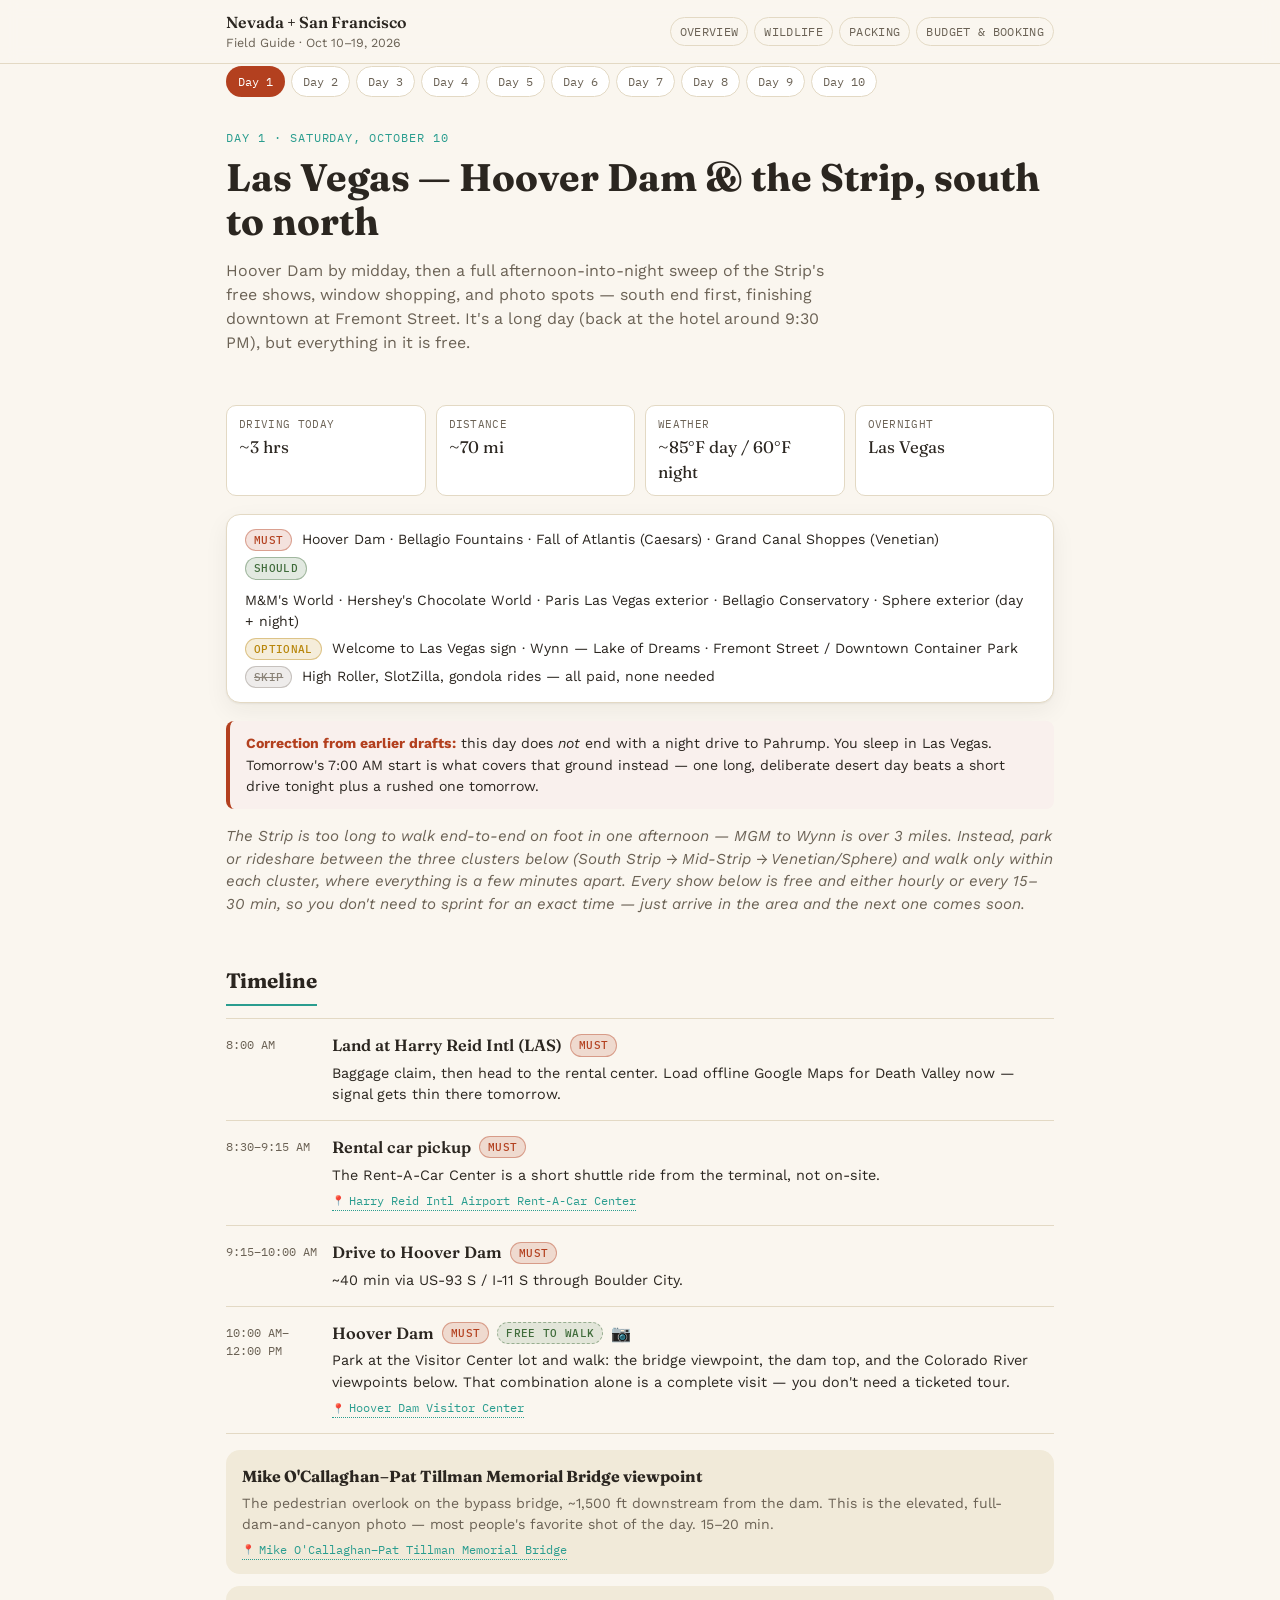
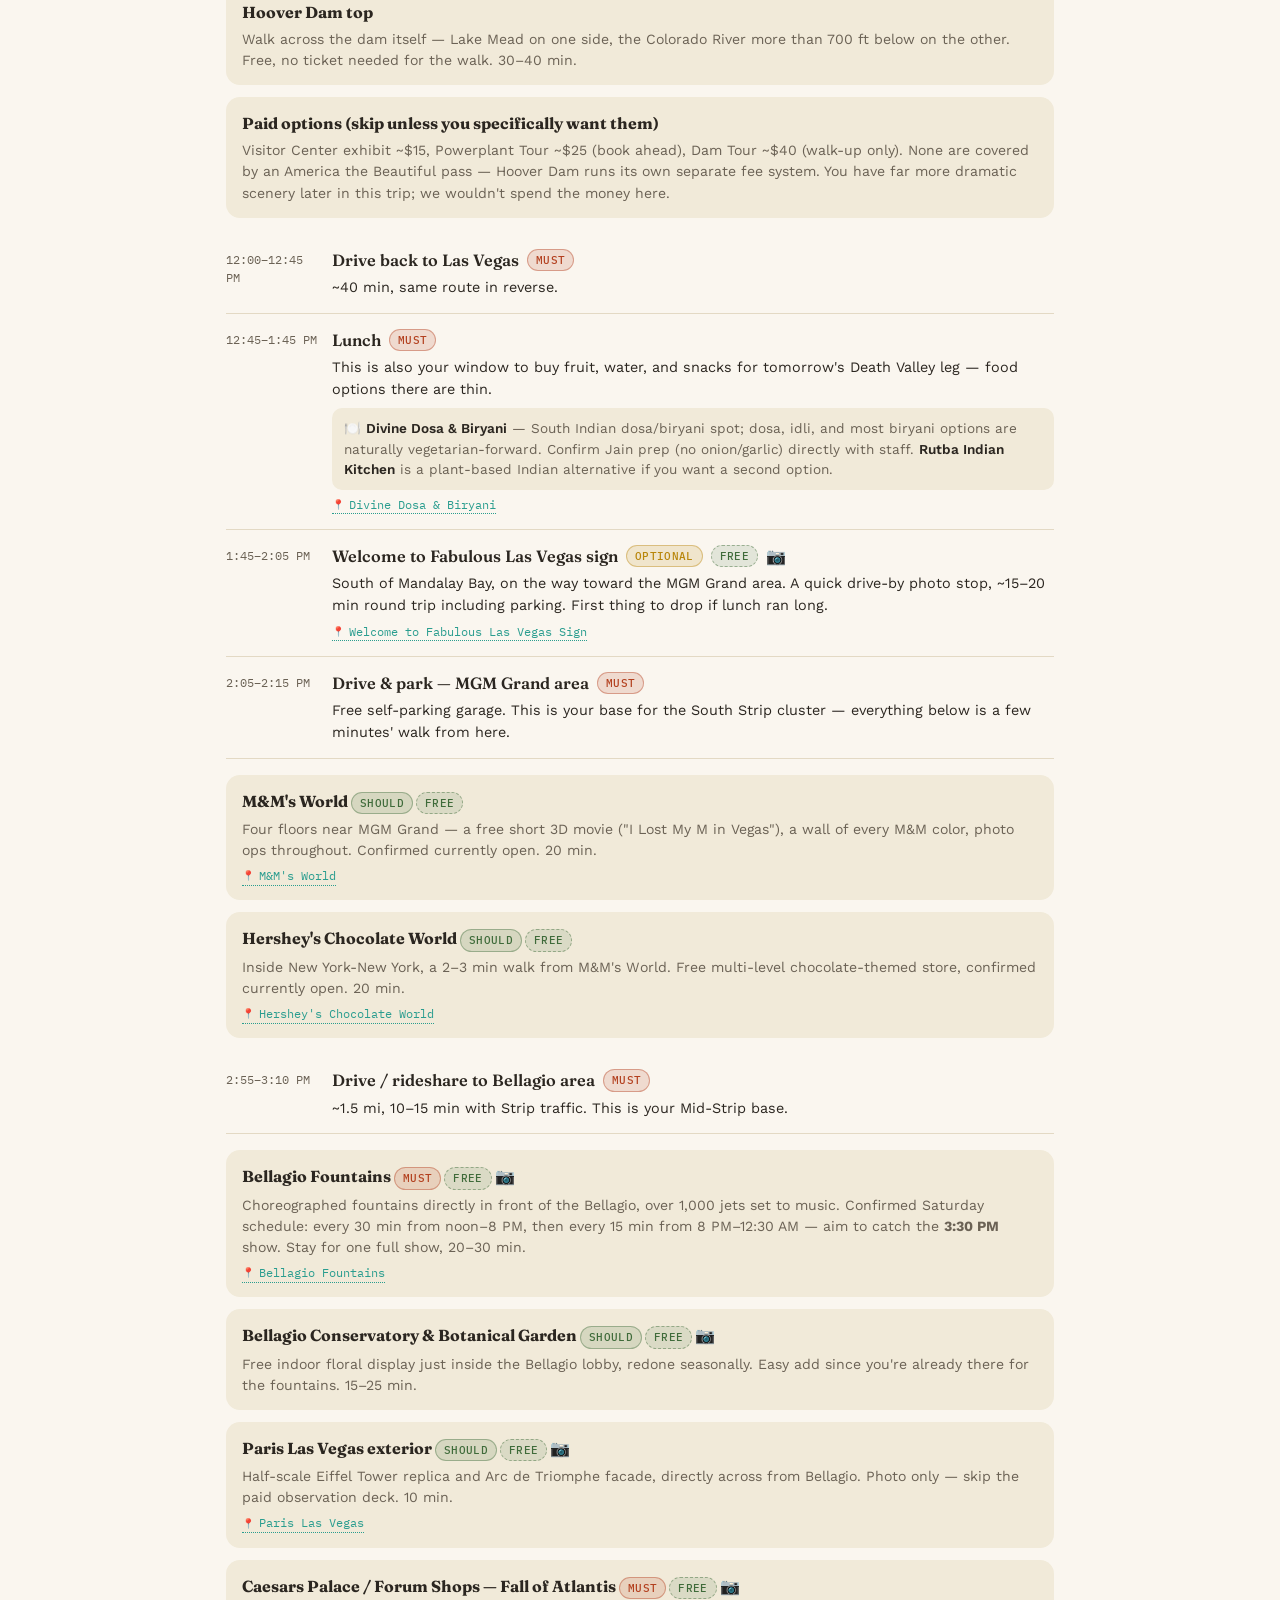
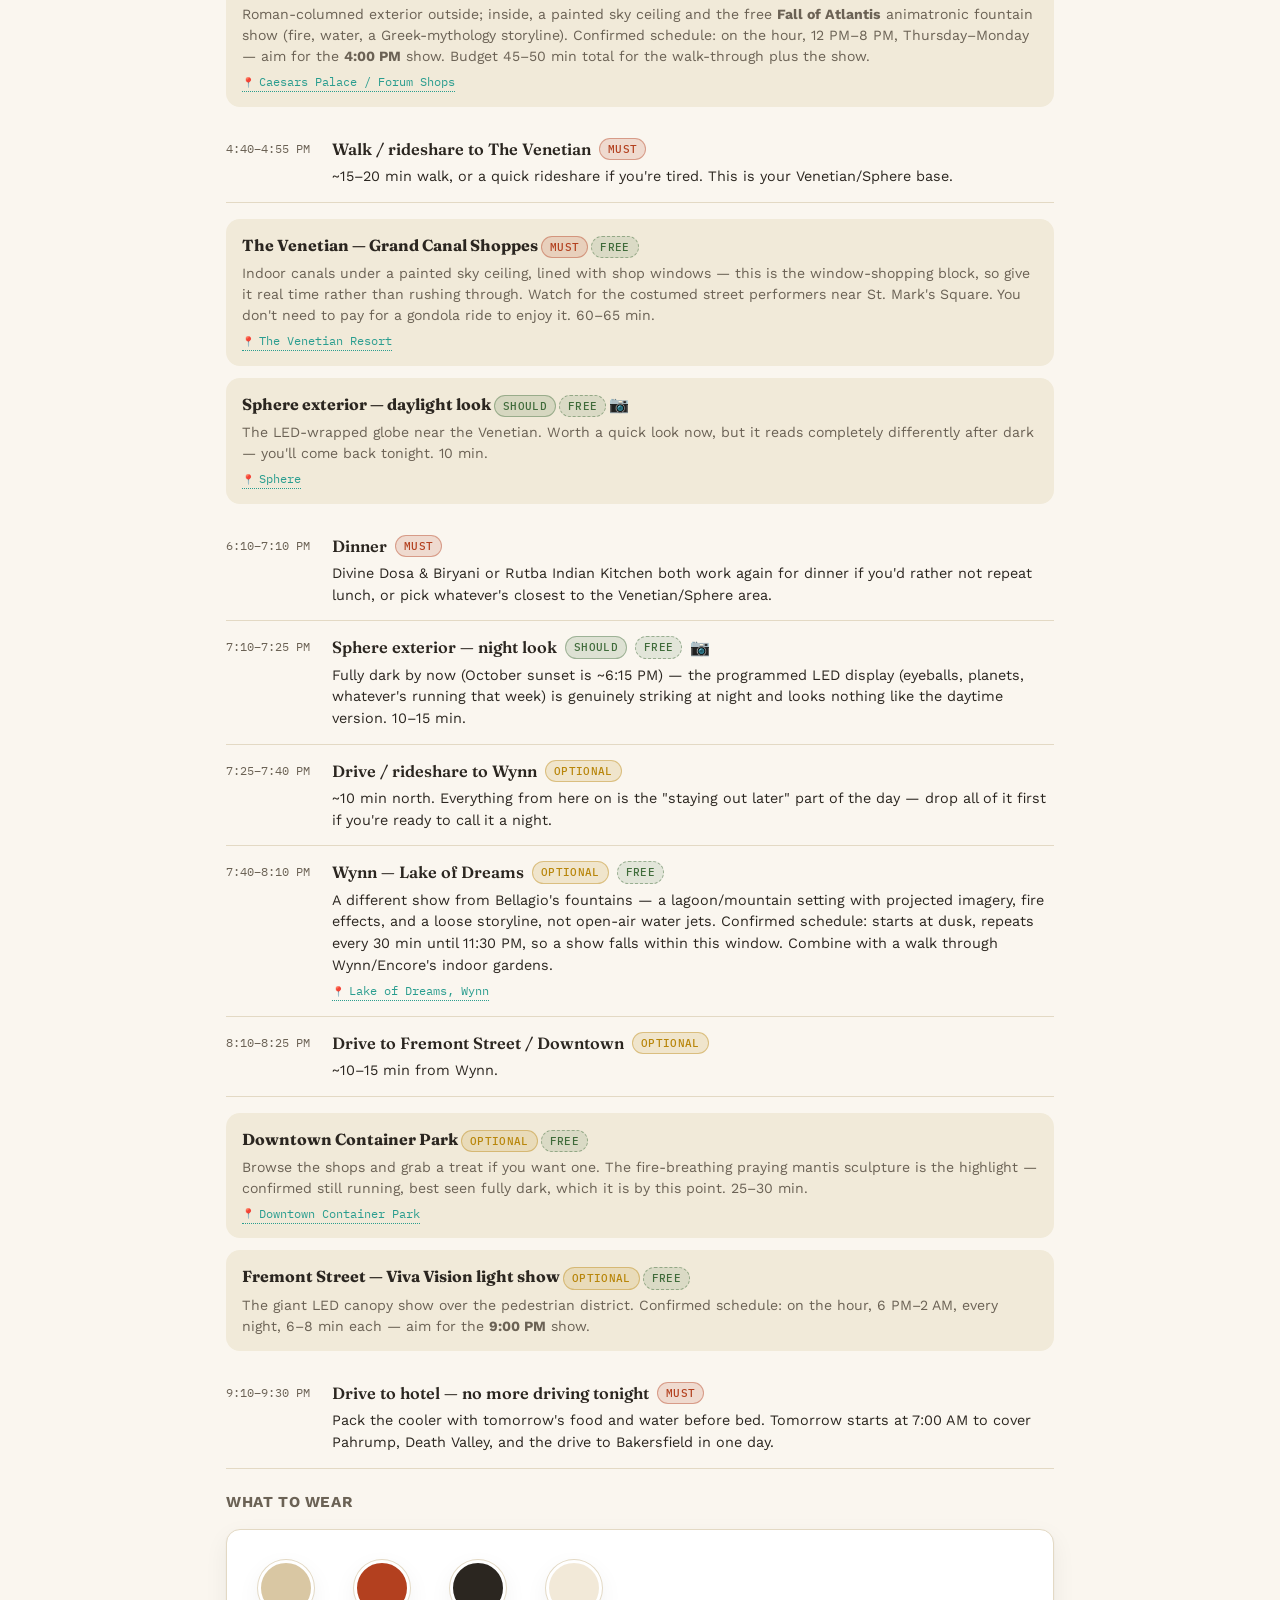
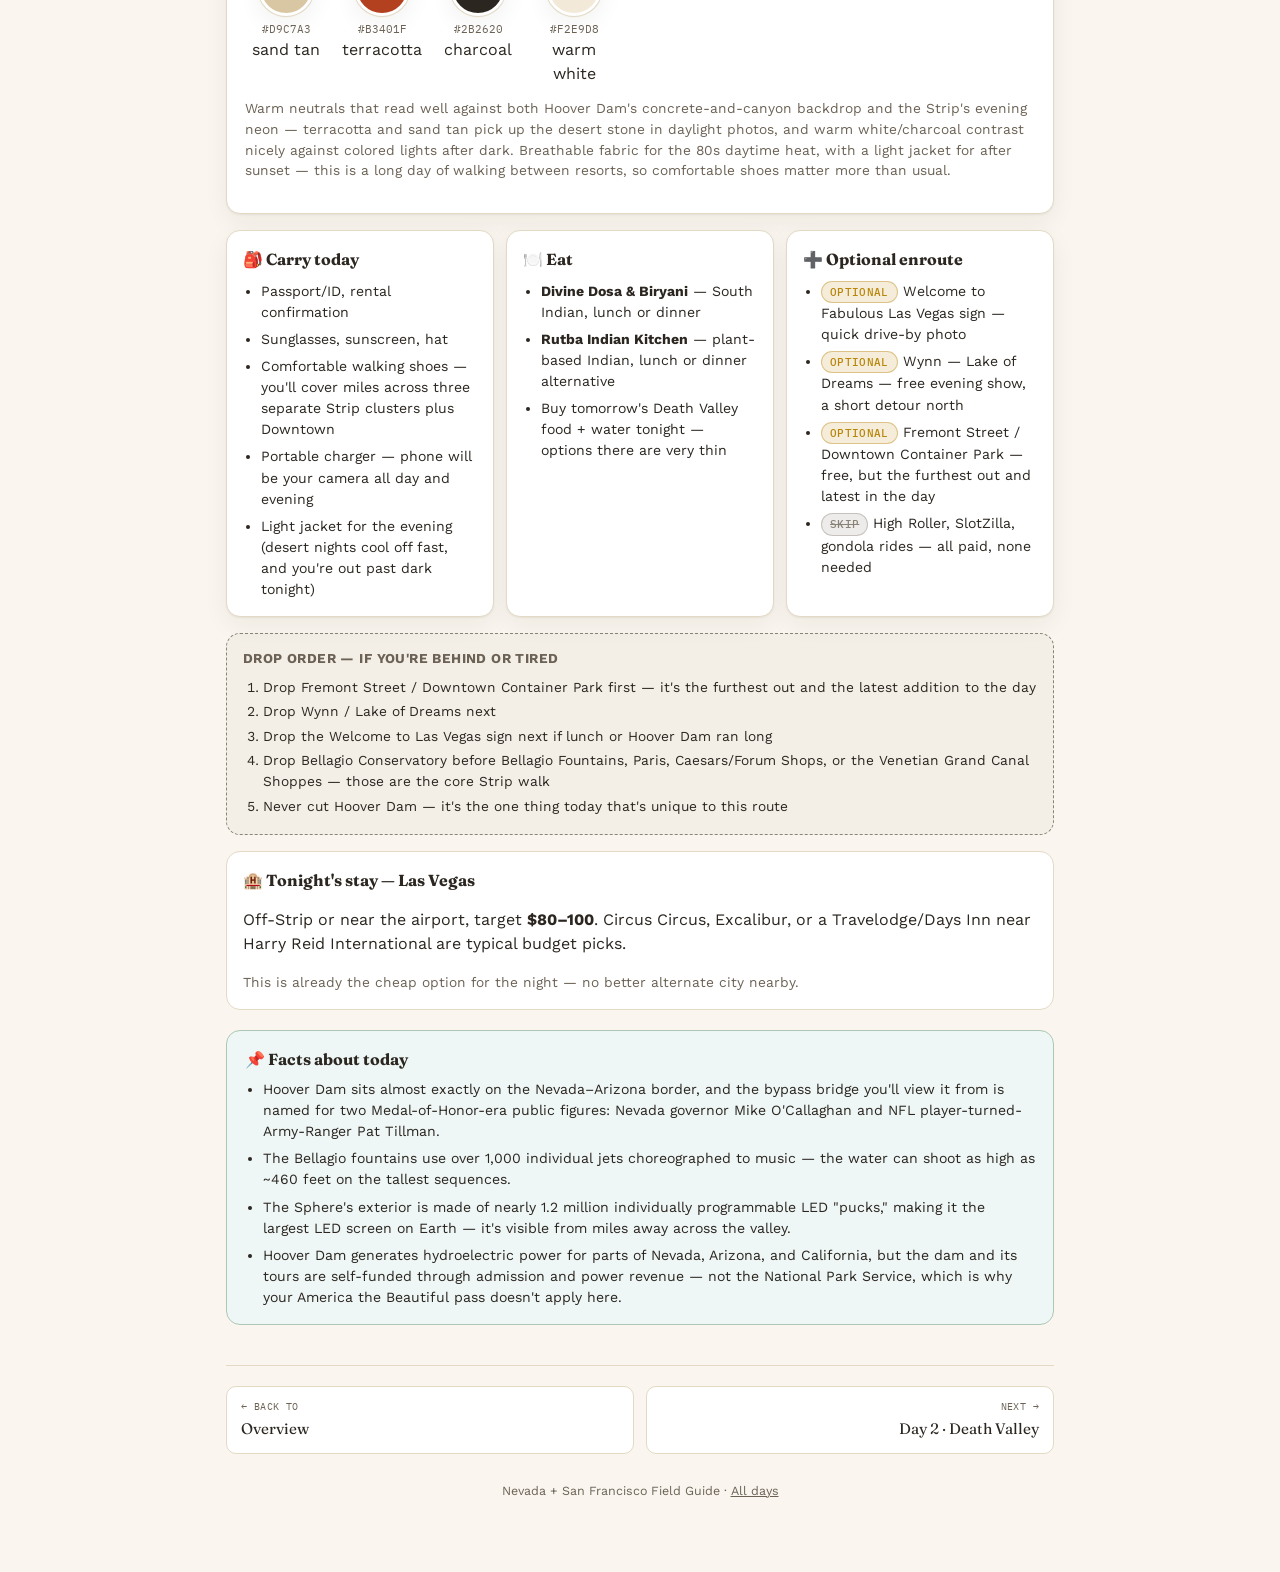
==== commit 30e54a69: "Update day-1.html" ====
--- a/day-1.html
+++ b/day-1.html
@@ -35,24 +35,27 @@
 
   <div class="hero">
     <div class="kicker">Day 1 · Saturday, October 10</div>
-    <h1>Las Vegas — Hoover Dam &amp; the Strip</h1>
-    <p class="sub">Keep it easy after the flight. Hoover Dam by mid-morning, then the free Strip sights at your own pace — this is the day to see the Strip, since tonight is your only night in Vegas and tomorrow starts early.</p>
+    <h1>Las Vegas — Hoover Dam &amp; the Strip, south to north</h1>
+    <p class="sub">Hoover Dam by midday, then a full afternoon-into-night sweep of the Strip's free shows, window shopping, and photo spots — south end first, finishing downtown at Fremont Street. It's a long day (back at the hotel around 9:30 PM), but everything in it is free.</p>
   </div>
 
   <div class="stats">
-    <div class="stat"><div class="k">Driving today</div><div class="v">~2 hrs</div></div>
-    <div class="stat"><div class="k">Distance</div><div class="v">~50 mi</div></div>
+    <div class="stat"><div class="k">Driving today</div><div class="v">~3 hrs</div></div>
+    <div class="stat"><div class="k">Distance</div><div class="v">~70 mi</div></div>
     <div class="stat"><div class="k">Weather</div><div class="v">~85°F day / 60°F night</div></div>
     <div class="stat"><div class="k">Overnight</div><div class="v">Las Vegas</div></div>
   </div>
 
   <div class="glance">
-    <div class="row"><span class="tag must">Must</span><span class="names">Hoover Dam — the one irreplaceable stop today</span></div>
-    <div class="row"><span class="tag should">Should</span><span class="names">The Strip walk — Bellagio Fountains → Bellagio Conservatory → Paris Las Vegas exterior → Caesars Palace / Forum Shops → The Venetian (drop first if the day runs late)</span></div>
-    <div class="row"><span class="tag optional">Optional</span><span class="names">Sphere exterior · Fremont Street · High Roller · SlotZilla · Welcome to Las Vegas sign</span></div>
+    <div class="row"><span class="tag must">Must</span><span class="names">Hoover Dam · Bellagio Fountains · Fall of Atlantis (Caesars) · Grand Canal Shoppes (Venetian)</span></div>
+    <div class="row"><span class="tag should">Should</span><span class="names">M&amp;M's World · Hershey's Chocolate World · Paris Las Vegas exterior · Bellagio Conservatory · Sphere exterior (day + night)</span></div>
+    <div class="row"><span class="tag optional">Optional</span><span class="names">Welcome to Las Vegas sign · Wynn — Lake of Dreams · Fremont Street / Downtown Container Park</span></div>
+    <div class="row"><span class="tag skip">Skip</span><span class="names">High Roller, SlotZilla, gondola rides — all paid, none needed</span></div>
   </div>
 
   <div class="alert"><b>Correction from earlier drafts:</b> this day does <em>not</em> end with a night drive to Pahrump. You sleep in Las Vegas. Tomorrow's 7:00 AM start is what covers that ground instead — one long, deliberate desert day beats a short drive tonight plus a rushed one tomorrow.</div>
+
+  <p class="italic-note">The Strip is too long to walk end-to-end on foot in one afternoon — MGM to Wynn is over 3 miles. Instead, park or rideshare between the three clusters below (South Strip → Mid-Strip → Venetian/Sphere) and walk only within each cluster, where everything is a few minutes apart. Every show below is free and either hourly or every 15–30 min, so you don't need to sprint for an exact time — just arrive in the area and the next one comes soon.</p>
 
   <h2 class="section">Timeline</h2>
   <div class="tl">
@@ -118,73 +121,151 @@
     <div class="tl-row">
       <div class="time">12:45–1:45 PM</div>
       <div>
-        <div class="stopname">Lunch on/near the Strip <span class="tag must">Must</span></div>
+        <div class="stopname">Lunch <span class="tag must">Must</span></div>
         <div class="desc">This is also your window to buy fruit, water, and snacks for tomorrow's Death Valley leg — food options there are thin.
-        <span class="food">🍽️ <b>Divine Dosa &amp; Biryani</b> — South Indian dosa/biryani spot right on the Strip; dosa, idli, and most biryani options are naturally vegetarian-forward. Confirm Jain prep (no onion/garlic) directly with staff. <b>Rutba Indian Kitchen</b> is a plant-based Indian alternative if you want a second option.</span></div>
+        <span class="food">🍽️ <b>Divine Dosa &amp; Biryani</b> — South Indian dosa/biryani spot; dosa, idli, and most biryani options are naturally vegetarian-forward. Confirm Jain prep (no onion/garlic) directly with staff. <b>Rutba Indian Kitchen</b> is a plant-based Indian alternative if you want a second option.</span></div>
         <a class="maplink" href="https://www.google.com/maps/search/?api=1&query=Divine+Dosa+and+Biryani+Las+Vegas">Divine Dosa &amp; Biryani</a>
       </div>
     </div>
 
     <div class="tl-row">
-      <div class="time">2:00–6:00 PM</div>
-      <div>
-        <div class="stopname">The Strip <span class="tag should">Should</span> <span class="tag free">Free</span> 📷</div>
-        <div class="desc">This block is the actual plan for the afternoon, not filler — you land at 8 AM, Hoover Dam is done by noon, and you're already sleeping in Vegas tonight, so this is the one afternoon you have for it. It's tagged Should rather than Must only because, unlike Hoover Dam, it's genuinely droppable without losing something unique to this route — if the day runs long, this is what flexes. Every stop below is listed on its own so you know exactly what each one is and what to drop first — walk them in this order: Bellagio Fountains → Bellagio Conservatory → Paris Las Vegas exterior → Caesars Palace / Forum Shops → The Venetian → Sphere exterior. Fremont Street and High Roller are farther out — only if you still have energy after that core walk.</div>
-      </div>
-    </div>
-
-    <div class="about">
-      <div class="item">
-        <h4>Bellagio Fountains <span class="tag should">Should</span> <span class="tag free">Free</span> 📷</h4>
-        <p>Choreographed fountains directly in front of the Bellagio, right on the Strip. Over 1,000 individual jets set to music; shows run every 15–30 min in the afternoon/evening. Stay for at least one full show. 20–30 min.</p>
+      <div class="time">1:45–2:05 PM</div>
+      <div>
+        <div class="stopname">Welcome to Fabulous Las Vegas sign <span class="tag optional">Optional</span> <span class="tag free">Free</span> 📷</div>
+        <div class="desc">South of Mandalay Bay, on the way toward the MGM Grand area. A quick drive-by photo stop, ~15–20 min round trip including parking. First thing to drop if lunch ran long.</div>
+        <a class="maplink" href="https://www.google.com/maps/search/?api=1&query=Welcome+to+Fabulous+Las+Vegas+Sign">Welcome to Fabulous Las Vegas Sign</a>
+      </div>
+    </div>
+
+    <div class="tl-row">
+      <div class="time">2:05–2:15 PM</div>
+      <div>
+        <div class="stopname">Drive &amp; park — MGM Grand area <span class="tag must">Must</span></div>
+        <div class="desc">Free self-parking garage. This is your base for the South Strip cluster — everything below is a few minutes' walk from here.</div>
+      </div>
+    </div>
+
+    <div class="about">
+      <div class="item">
+        <h4>M&amp;M's World <span class="tag should">Should</span> <span class="tag free">Free</span></h4>
+        <p>Four floors near MGM Grand — a free short 3D movie ("I Lost My M in Vegas"), a wall of every M&amp;M color, photo ops throughout. Confirmed currently open. 20 min.</p>
+        <a class="maplink" href="https://www.google.com/maps/search/?api=1&query=M%26M%27s+World+Las+Vegas">M&amp;M's World</a>
+      </div>
+      <div class="item">
+        <h4>Hershey's Chocolate World <span class="tag should">Should</span> <span class="tag free">Free</span></h4>
+        <p>Inside New York-New York, a 2–3 min walk from M&amp;M's World. Free multi-level chocolate-themed store, confirmed currently open. 20 min.</p>
+        <a class="maplink" href="https://www.google.com/maps/search/?api=1&query=Hershey%27s+Chocolate+World+Las+Vegas">Hershey's Chocolate World</a>
+      </div>
+    </div>
+
+    <div class="tl-row">
+      <div class="time">2:55–3:10 PM</div>
+      <div>
+        <div class="stopname">Drive / rideshare to Bellagio area <span class="tag must">Must</span></div>
+        <div class="desc">~1.5 mi, 10–15 min with Strip traffic. This is your Mid-Strip base.</div>
+      </div>
+    </div>
+
+    <div class="about">
+      <div class="item">
+        <h4>Bellagio Fountains <span class="tag must">Must</span> <span class="tag free">Free</span> 📷</h4>
+        <p>Choreographed fountains directly in front of the Bellagio, over 1,000 jets set to music. Confirmed Saturday schedule: every 30 min from noon–8 PM, then every 15 min from 8 PM–12:30 AM — aim to catch the <b>3:30 PM</b> show. Stay for one full show, 20–30 min.</p>
         <a class="maplink" href="https://www.google.com/maps/search/?api=1&query=Bellagio+Fountains+Las+Vegas">Bellagio Fountains</a>
       </div>
       <div class="item">
-        <h4>Bellagio Conservatory &amp; Botanical Garden <span class="tag optional">Optional</span> <span class="tag free">Free</span> 📷</h4>
-        <p>Free indoor floral display just inside the Bellagio lobby, redone seasonally by a full horticulture team. Good option if it's hot outside, and an easy add since you're at the Bellagio anyway for the fountains. 15–25 min.</p>
+        <h4>Bellagio Conservatory &amp; Botanical Garden <span class="tag should">Should</span> <span class="tag free">Free</span> 📷</h4>
+        <p>Free indoor floral display just inside the Bellagio lobby, redone seasonally. Easy add since you're already there for the fountains. 15–25 min.</p>
       </div>
       <div class="item">
         <h4>Paris Las Vegas exterior <span class="tag should">Should</span> <span class="tag free">Free</span> 📷</h4>
-        <p>The half-scale Eiffel Tower replica and Arc de Triomphe facade right on the Strip sidewalk, directly across from Bellagio — a two-minute walk-by, no reason to skip it. Photo only; you don't need to pay for the tower's observation deck.</p>
+        <p>Half-scale Eiffel Tower replica and Arc de Triomphe facade, directly across from Bellagio. Photo only — skip the paid observation deck. 10 min.</p>
         <a class="maplink" href="https://www.google.com/maps/search/?api=1&query=Paris+Las+Vegas">Paris Las Vegas</a>
       </div>
       <div class="item">
-        <h4>Caesars Palace / Forum Shops <span class="tag should">Should</span> <span class="tag free">Free</span> 📷</h4>
-        <p>Roman-columned exterior and porte-cochère outside, and inside the Forum Shops a painted sky ceiling, classical statuary, and its own free fountain show at the Fountain of the Gods. Worth walking through even if you're not shopping. 20–30 min.</p>
+        <h4>Caesars Palace / Forum Shops — Fall of Atlantis <span class="tag must">Must</span> <span class="tag free">Free</span> 📷</h4>
+        <p>Roman-columned exterior outside; inside, a painted sky ceiling and the free <b>Fall of Atlantis</b> animatronic fountain show (fire, water, a Greek-mythology storyline). Confirmed schedule: on the hour, 12 PM–8 PM, Thursday–Monday — aim for the <b>4:00 PM</b> show. Budget 45–50 min total for the walk-through plus the show.</p>
         <a class="maplink" href="https://www.google.com/maps/search/?api=1&query=Caesars+Palace+Forum+Shops+Las+Vegas">Caesars Palace / Forum Shops</a>
       </div>
-      <div class="item">
-        <h4>The Venetian <span class="tag should">Should</span> <span class="tag free">Free</span></h4>
-        <p>Indoor Italian-themed resort with painted ceilings and indoor canals lined with shops and cafes. You don't need to pay for a gondola ride to enjoy walking through. 30–45 min.</p>
+    </div>
+
+    <div class="tl-row">
+      <div class="time">4:40–4:55 PM</div>
+      <div>
+        <div class="stopname">Walk / rideshare to The Venetian <span class="tag must">Must</span></div>
+        <div class="desc">~15–20 min walk, or a quick rideshare if you're tired. This is your Venetian/Sphere base.</div>
+      </div>
+    </div>
+
+    <div class="about">
+      <div class="item">
+        <h4>The Venetian — Grand Canal Shoppes <span class="tag must">Must</span> <span class="tag free">Free</span></h4>
+        <p>Indoor canals under a painted sky ceiling, lined with shop windows — this is the window-shopping block, so give it real time rather than rushing through. Watch for the costumed street performers near St. Mark's Square. You don't need to pay for a gondola ride to enjoy it. 60–65 min.</p>
         <a class="maplink" href="https://www.google.com/maps/search/?api=1&query=The+Venetian+Resort+Las+Vegas">The Venetian Resort</a>
       </div>
       <div class="item">
-        <h4>Sphere exterior <span class="tag optional">Optional</span> <span class="tag free">Free</span> 📷</h4>
-        <p>The giant LED-wrapped globe near the Venetian — its programmed exterior display (eyeballs, planets, ads, whatever's running that week) is genuinely striking and free to view from outside. Looks best after dark, so it fits better if your Strip walk runs into early evening than if you're doing this block at 2 PM. No need to go inside or see a show.</p>
+        <h4>Sphere exterior — daylight look <span class="tag should">Should</span> <span class="tag free">Free</span> 📷</h4>
+        <p>The LED-wrapped globe near the Venetian. Worth a quick look now, but it reads completely differently after dark — you'll come back tonight. 10 min.</p>
         <a class="maplink" href="https://www.google.com/maps/search/?api=1&query=Sphere+Las+Vegas">Sphere</a>
       </div>
-      <div class="item">
-        <h4>Fremont Street Experience <span class="tag optional">Optional</span></h4>
-        <p>A pedestrian district downtown under a giant LED canopy, distinct from the Strip's resort-casino vibe — a genuine detour, not on the same walk as the rest of this list. 45–60 min if you go. Paid extra: SlotZilla zipline ~$55–75/person — skip unless you specifically want it.</p>
-      </div>
-      <div class="item">
-        <h4>High Roller observation wheel <span class="tag optional">Optional</span></h4>
-        <p>~$25–37/person depending on time of day. A good view, but not necessary — you'll get comparable elevated views for free elsewhere on this trip.</p>
-      </div>
-    </div>
-
-    <div class="tl-row">
-      <div class="time">6:30–7:30 PM</div>
-      <div>
-        <div class="stopname">Dinner, Las Vegas <span class="tag must">Must</span></div>
-        <div class="desc">Divine Dosa &amp; Biryani or Rutba Indian Kitchen both work again for dinner if you'd rather not repeat lunch, or pick whatever's closest to your hotel.</div>
-      </div>
-    </div>
-
-    <div class="tl-row">
-      <div class="time">8:00 PM</div>
-      <div>
-        <div class="stopname">Back to hotel — no more driving tonight <span class="tag must">Must</span></div>
+    </div>
+
+    <div class="tl-row">
+      <div class="time">6:10–7:10 PM</div>
+      <div>
+        <div class="stopname">Dinner <span class="tag must">Must</span></div>
+        <div class="desc">Divine Dosa &amp; Biryani or Rutba Indian Kitchen both work again for dinner if you'd rather not repeat lunch, or pick whatever's closest to the Venetian/Sphere area.</div>
+      </div>
+    </div>
+
+    <div class="tl-row">
+      <div class="time">7:10–7:25 PM</div>
+      <div>
+        <div class="stopname">Sphere exterior — night look <span class="tag should">Should</span> <span class="tag free">Free</span> 📷</div>
+        <div class="desc">Fully dark by now (October sunset is ~6:15 PM) — the programmed LED display (eyeballs, planets, whatever's running that week) is genuinely striking at night and looks nothing like the daytime version. 10–15 min.</div>
+      </div>
+    </div>
+
+    <div class="tl-row">
+      <div class="time">7:25–7:40 PM</div>
+      <div>
+        <div class="stopname">Drive / rideshare to Wynn <span class="tag optional">Optional</span></div>
+        <div class="desc">~10 min north. Everything from here on is the "staying out later" part of the day — drop all of it first if you're ready to call it a night.</div>
+      </div>
+    </div>
+
+    <div class="tl-row">
+      <div class="time">7:40–8:10 PM</div>
+      <div>
+        <div class="stopname">Wynn — Lake of Dreams <span class="tag optional">Optional</span> <span class="tag free">Free</span></div>
+        <div class="desc">A different show from Bellagio's fountains — a lagoon/mountain setting with projected imagery, fire effects, and a loose storyline, not open-air water jets. Confirmed schedule: starts at dusk, repeats every 30 min until 11:30 PM, so a show falls within this window. Combine with a walk through Wynn/Encore's indoor gardens.</div>
+        <a class="maplink" href="https://www.google.com/maps/search/?api=1&query=Lake+of+Dreams+Wynn+Las+Vegas">Lake of Dreams, Wynn</a>
+      </div>
+    </div>
+
+    <div class="tl-row">
+      <div class="time">8:10–8:25 PM</div>
+      <div>
+        <div class="stopname">Drive to Fremont Street / Downtown <span class="tag optional">Optional</span></div>
+        <div class="desc">~10–15 min from Wynn.</div>
+      </div>
+    </div>
+
+    <div class="about">
+      <div class="item">
+        <h4>Downtown Container Park <span class="tag optional">Optional</span> <span class="tag free">Free</span></h4>
+        <p>Browse the shops and grab a treat if you want one. The fire-breathing praying mantis sculpture is the highlight — confirmed still running, best seen fully dark, which it is by this point. 25–30 min.</p>
+        <a class="maplink" href="https://www.google.com/maps/search/?api=1&query=Downtown+Container+Park+Las+Vegas">Downtown Container Park</a>
+      </div>
+      <div class="item">
+        <h4>Fremont Street — Viva Vision light show <span class="tag optional">Optional</span> <span class="tag free">Free</span></h4>
+        <p>The giant LED canopy show over the pedestrian district. Confirmed schedule: on the hour, 6 PM–2 AM, every night, 6–8 min each — aim for the <b>9:00 PM</b> show.</p>
+      </div>
+    </div>
+
+    <div class="tl-row">
+      <div class="time">9:10–9:30 PM</div>
+      <div>
+        <div class="stopname">Drive to hotel — no more driving tonight <span class="tag must">Must</span></div>
         <div class="desc">Pack the cooler with tomorrow's food and water before bed. Tomorrow starts at 7:00 AM to cover Pahrump, Death Valley, and the drive to Bakersfield in one day.</div>
       </div>
     </div>
@@ -199,7 +280,7 @@
       <div class="sw"><div class="chip" style="background:#2B2620"></div><div class="hex">#2B2620</div>charcoal</div>
       <div class="sw"><div class="chip" style="background:#F2E9D8"></div><div class="hex">#F2E9D8</div>warm white</div>
     </div>
-    <p class="why">Warm neutrals that read well against both Hoover Dam's concrete-and-canyon backdrop and the Strip's evening neon — terracotta and sand tan pick up the desert stone in daylight photos, and warm white/charcoal contrast nicely against colored lights after dark. Breathable fabric — it'll be in the 80s.</p>
+    <p class="why">Warm neutrals that read well against both Hoover Dam's concrete-and-canyon backdrop and the Strip's evening neon — terracotta and sand tan pick up the desert stone in daylight photos, and warm white/charcoal contrast nicely against colored lights after dark. Breathable fabric for the 80s daytime heat, with a light jacket for after sunset — this is a long day of walking between resorts, so comfortable shoes matter more than usual.</p>
   </div>
 
   <div class="grid3">
@@ -208,36 +289,37 @@
       <ul>
         <li>Passport/ID, rental confirmation</li>
         <li>Sunglasses, sunscreen, hat</li>
-        <li>Comfortable walking shoes — you'll cover miles on the Strip</li>
-        <li>Portable charger — phone will be your camera all day</li>
-        <li>Light jacket for the evening (desert nights cool off fast)</li>
+        <li>Comfortable walking shoes — you'll cover miles across three separate Strip clusters plus Downtown</li>
+        <li>Portable charger — phone will be your camera all day and evening</li>
+        <li>Light jacket for the evening (desert nights cool off fast, and you're out past dark tonight)</li>
       </ul>
     </div>
     <div class="card">
       <h4>🍽️ Eat</h4>
       <ul>
-        <li><b>Divine Dosa &amp; Biryani</b> — South Indian, on the Strip</li>
-        <li><b>Rutba Indian Kitchen</b> — plant-based Indian</li>
+        <li><b>Divine Dosa &amp; Biryani</b> — South Indian, lunch or dinner</li>
+        <li><b>Rutba Indian Kitchen</b> — plant-based Indian, lunch or dinner alternative</li>
         <li>Buy tomorrow's Death Valley food + water tonight — options there are very thin</li>
       </ul>
     </div>
     <div class="card">
       <h4>➕ Optional enroute</h4>
       <ul>
-        <li><span class="tag optional">Optional</span> Welcome to Fabulous Las Vegas sign — south of the Strip, 10–15 min, only if you're driving that direction anyway</li>
-        <li><span class="tag optional">Optional</span> Sphere exterior close-up — 10–15 min detour</li>
-        <li><span class="tag skip">Skip</span> Paid Strip attractions if money-conscious — High Roller, SlotZilla, gondola rides</li>
+        <li><span class="tag optional">Optional</span> Welcome to Fabulous Las Vegas sign — quick drive-by photo</li>
+        <li><span class="tag optional">Optional</span> Wynn — Lake of Dreams — free evening show, a short detour north</li>
+        <li><span class="tag optional">Optional</span> Fremont Street / Downtown Container Park — free, but the furthest out and latest in the day</li>
+        <li><span class="tag skip">Skip</span> High Roller, SlotZilla, gondola rides — all paid, none needed</li>
       </ul>
     </div>
   </div>
 
   <div class="cutbox">
-    <h4>Drop order — if you're behind</h4>
+    <h4>Drop order — if you're behind or tired</h4>
     <ol>
-      <li>Drop High Roller / SlotZilla / any paid attraction first — you don't need them</li>
-      <li>Drop the Sphere exterior next — it's a quick add, not a reason to reroute if you're short on time</li>
-      <li>Drop Fremont Street after that if energy is low — do it after dinner only if you still want more Vegas, never at the cost of dinner or rest</li>
-      <li>Drop Bellagio Conservatory before Bellagio Fountains, Paris, Caesars/Forum Shops, or the Venetian if you're tight on time — those five are the core walk</li>
+      <li>Drop Fremont Street / Downtown Container Park first — it's the furthest out and the latest addition to the day</li>
+      <li>Drop Wynn / Lake of Dreams next</li>
+      <li>Drop the Welcome to Las Vegas sign next if lunch or Hoover Dam ran long</li>
+      <li>Drop Bellagio Conservatory before Bellagio Fountains, Paris, Caesars/Forum Shops, or the Venetian Grand Canal Shoppes — those are the core Strip walk</li>
       <li>Never cut Hoover Dam — it's the one thing today that's unique to this route</li>
     </ol>
   </div>
@@ -253,6 +335,7 @@
     <ul>
       <li>Hoover Dam sits almost exactly on the Nevada–Arizona border, and the bypass bridge you'll view it from is named for two Medal-of-Honor-era public figures: Nevada governor Mike O'Callaghan and NFL player-turned-Army-Ranger Pat Tillman.</li>
       <li>The Bellagio fountains use over 1,000 individual jets choreographed to music — the water can shoot as high as ~460 feet on the tallest sequences.</li>
+      <li>The Sphere's exterior is made of nearly 1.2 million individually programmable LED "pucks," making it the largest LED screen on Earth — it's visible from miles away across the valley.</li>
       <li>Hoover Dam generates hydroelectric power for parts of Nevada, Arizona, and California, but the dam and its tours are self-funded through admission and power revenue — not the National Park Service, which is why your America the Beautiful pass doesn't apply here.</li>
     </ul>
   </div>
